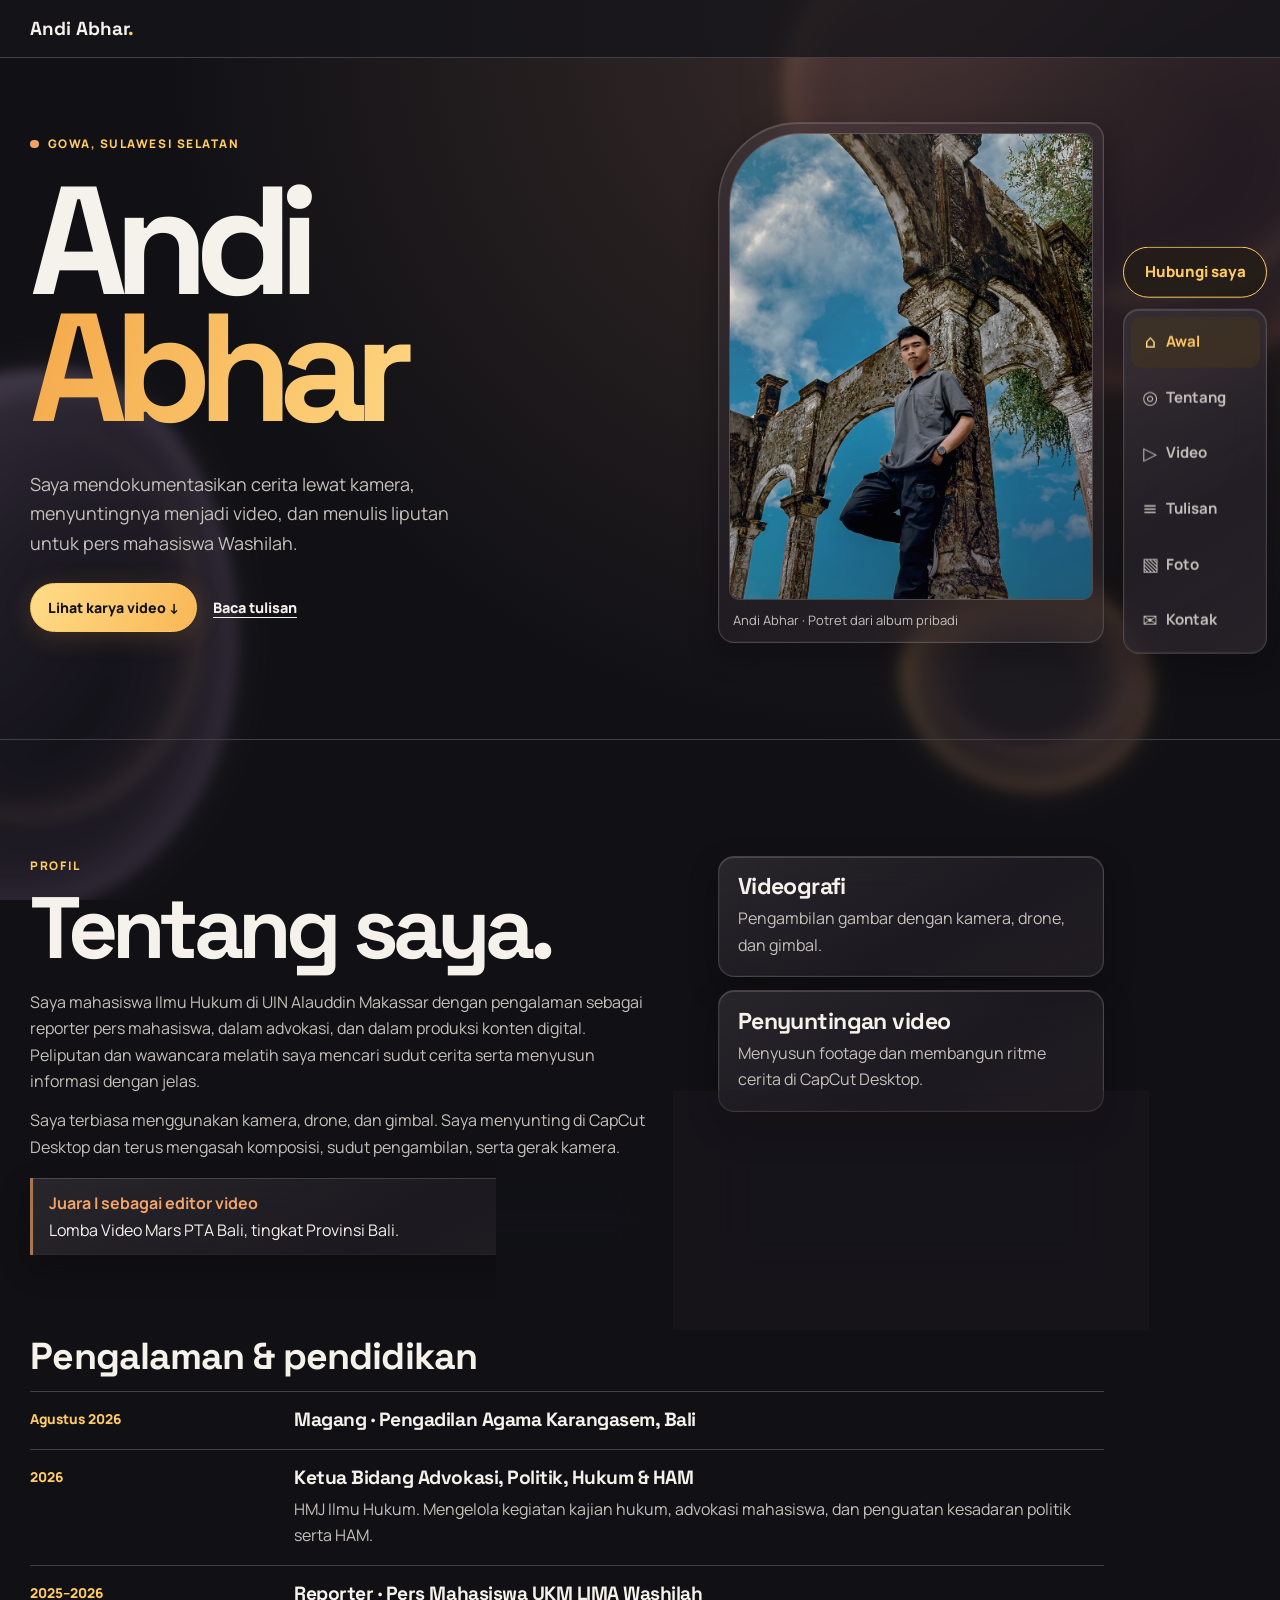
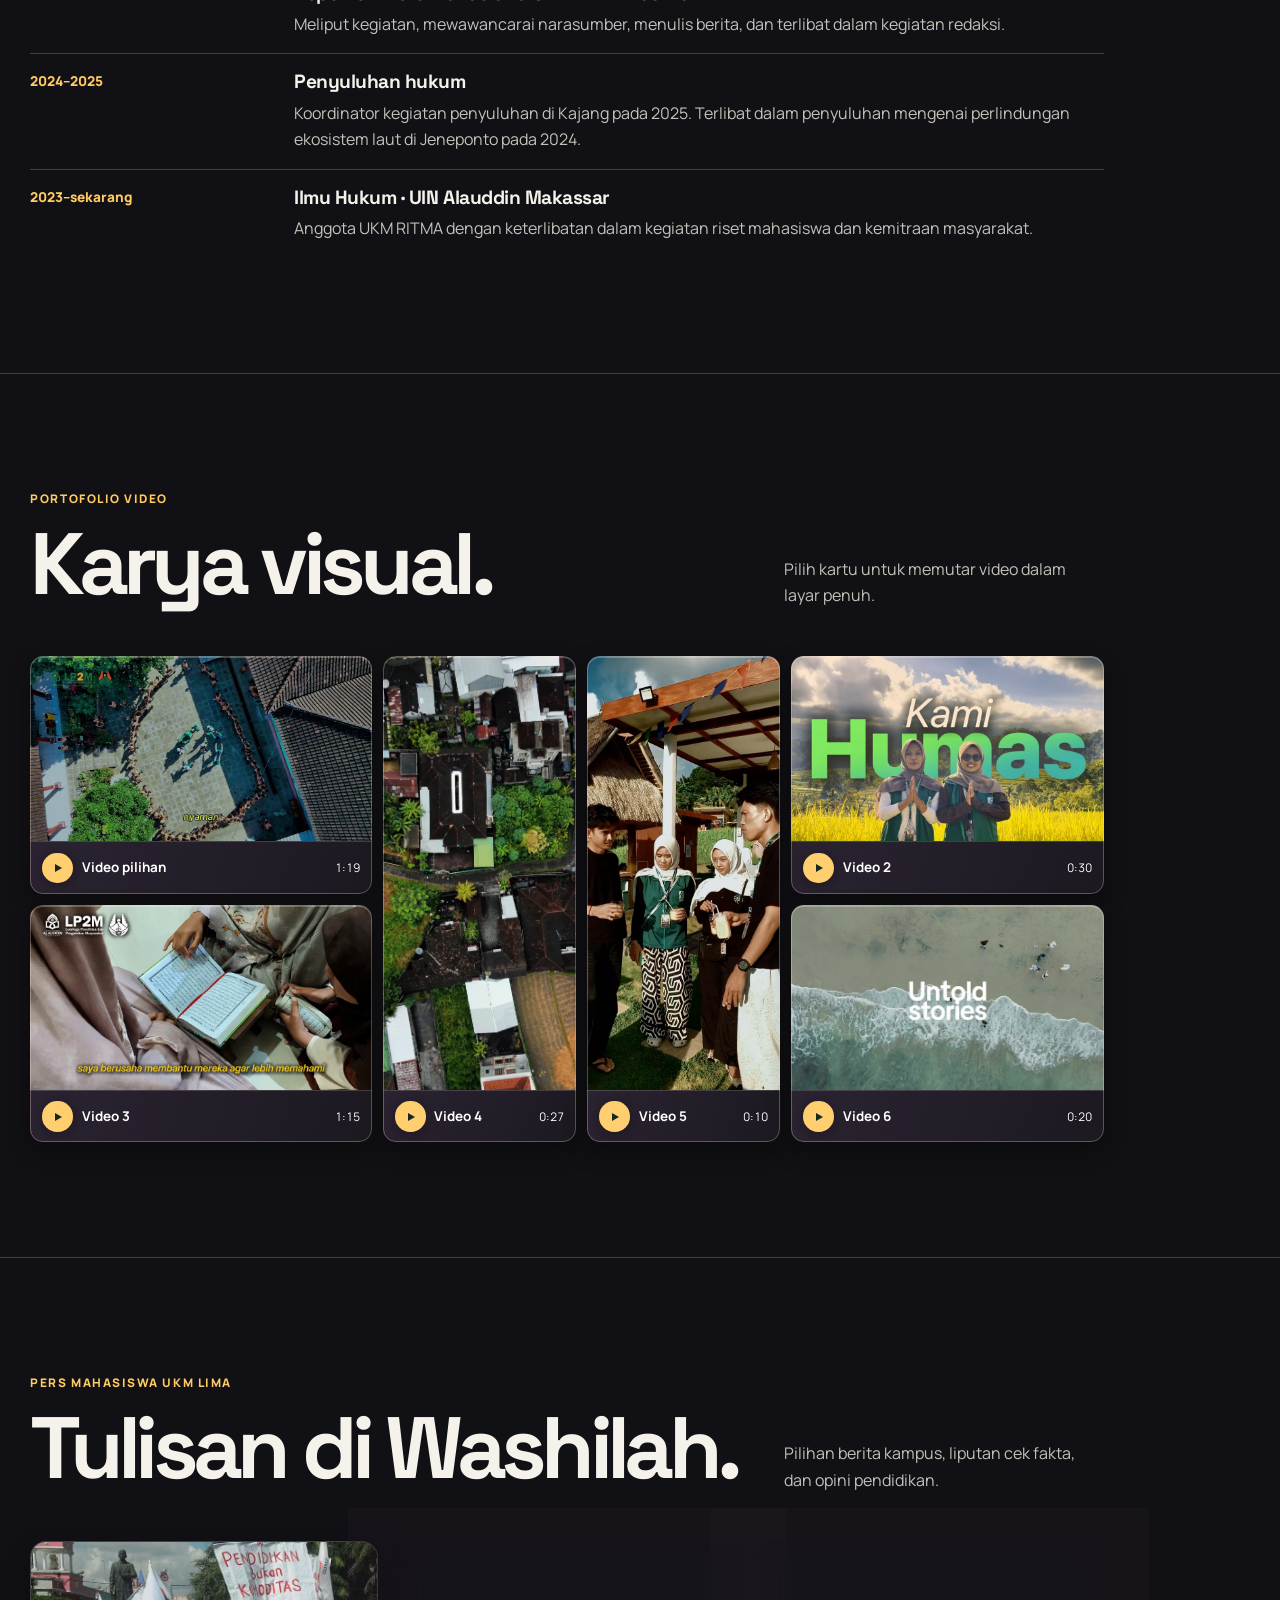
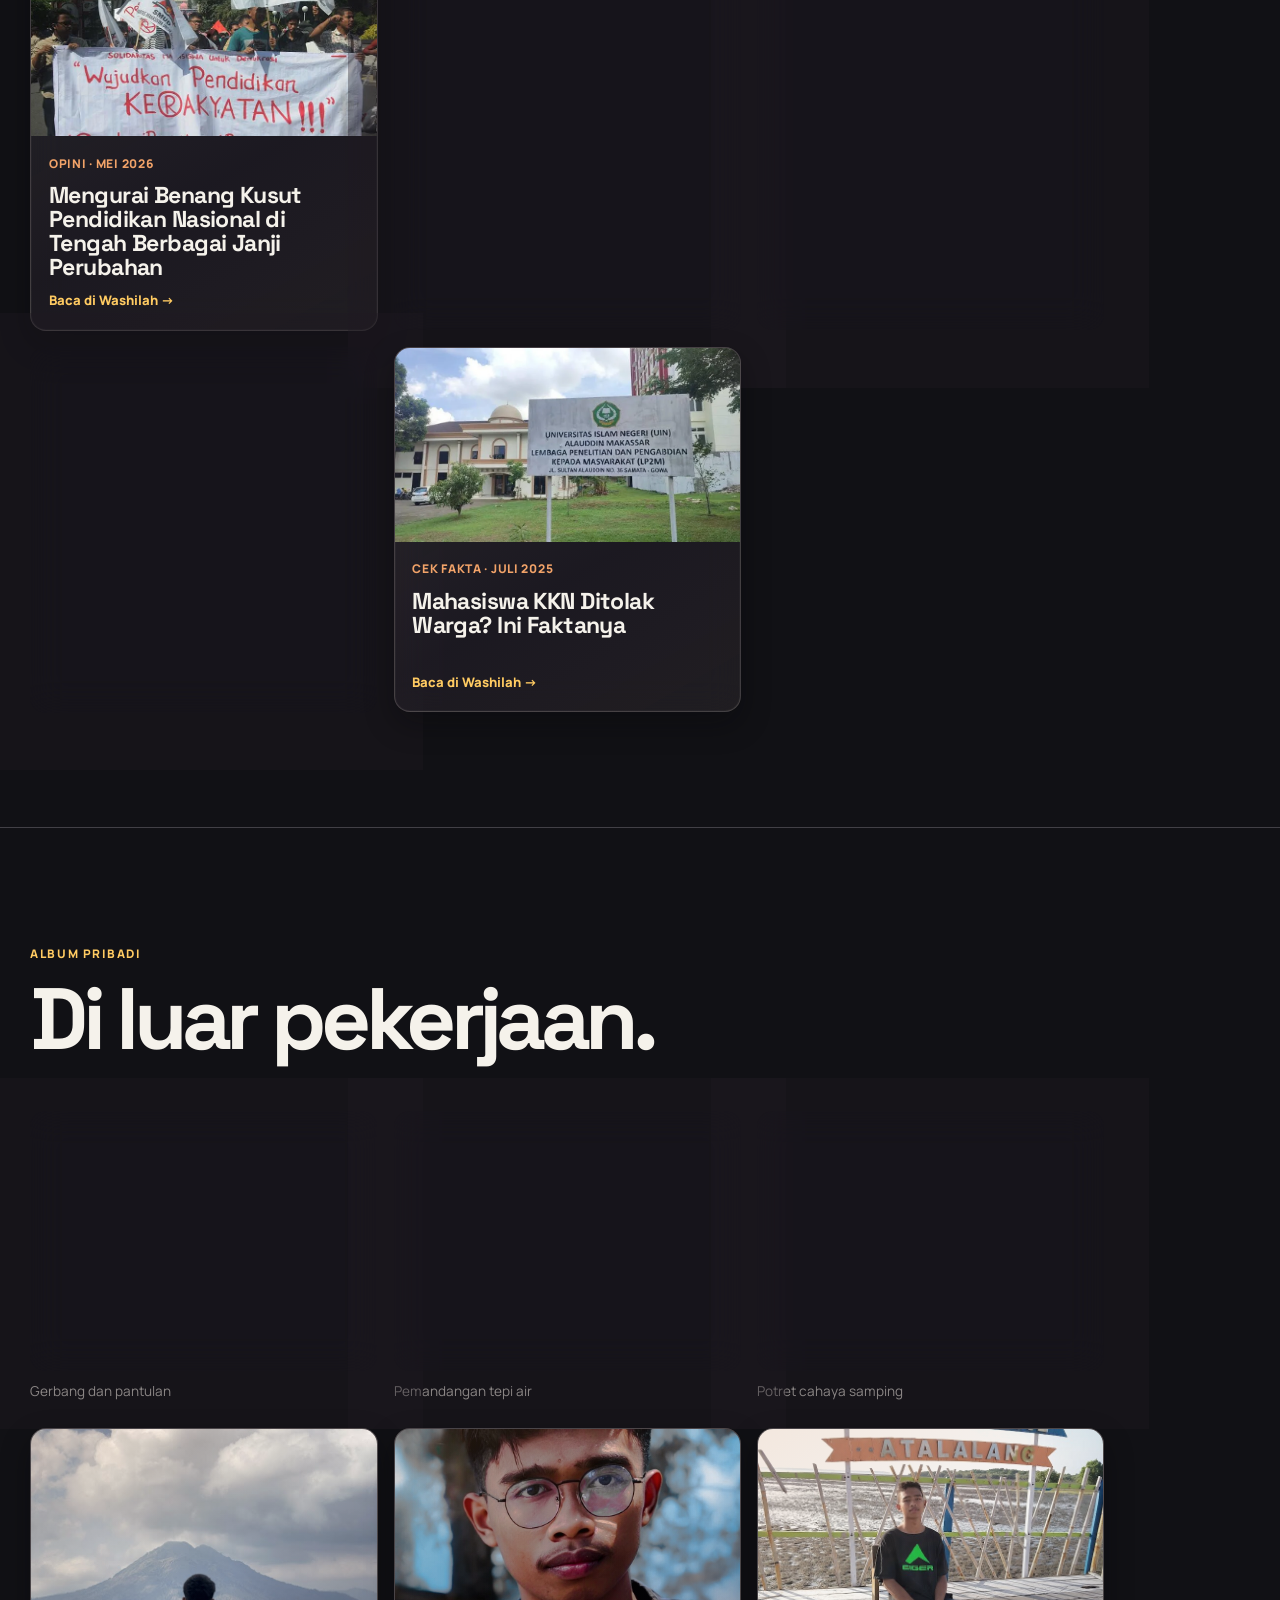
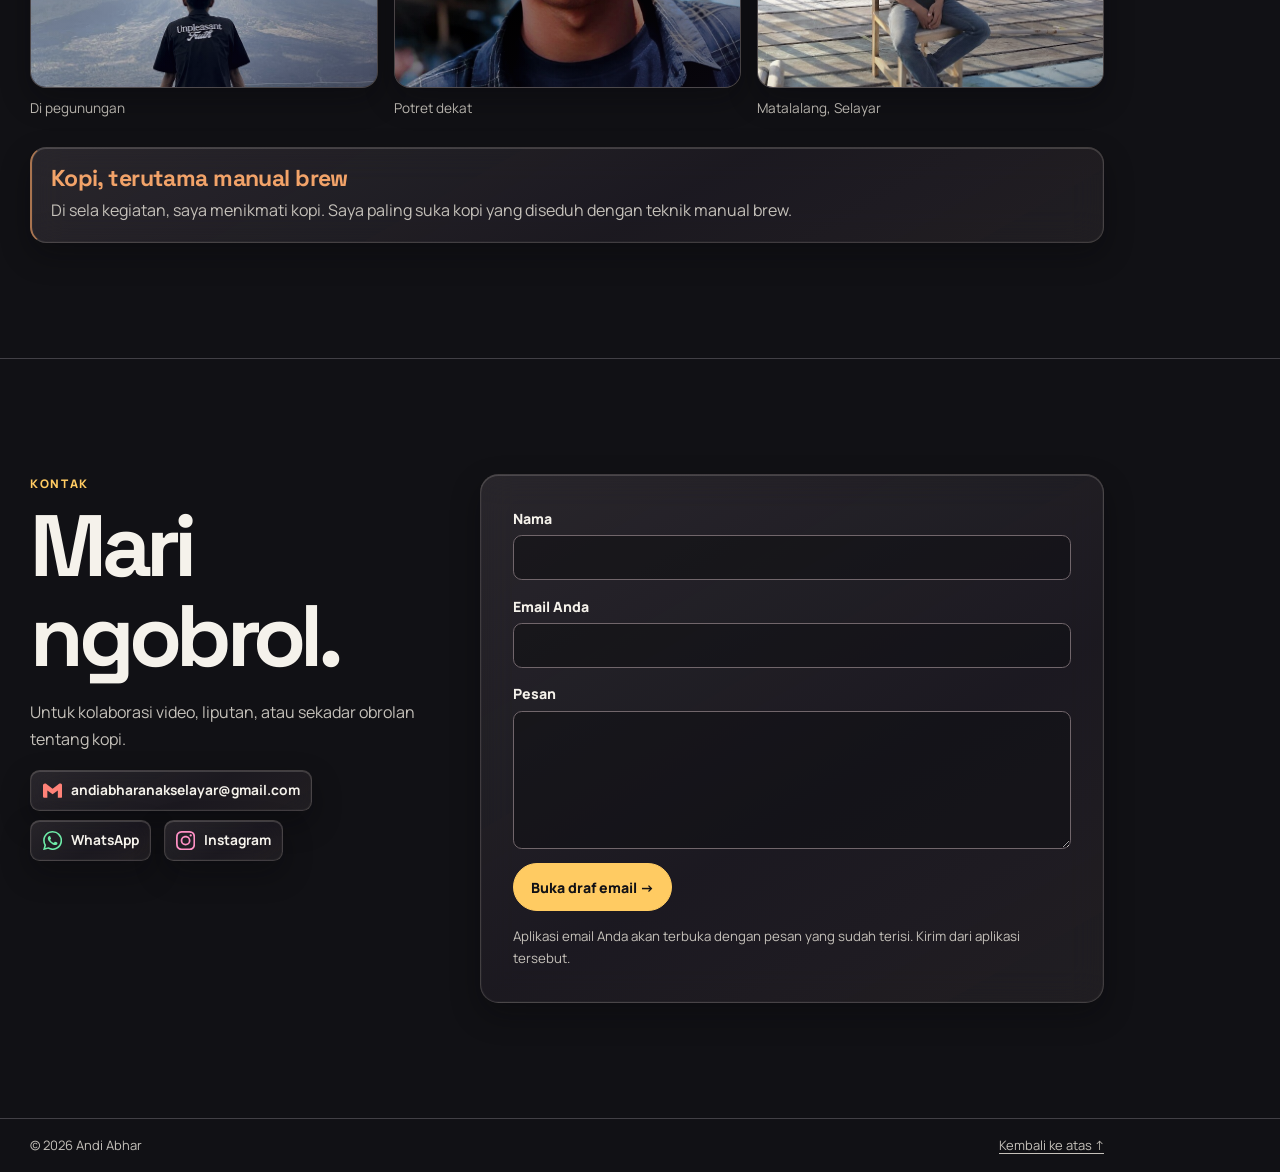
==== portfolio/index.html @ 853fbf75 "Pindahkan halaman Pembelajaran ke rute portfolio" ====
<!doctype html>
<html lang="id">
<head>
<meta charset="utf-8">
<meta name="viewport" content="width=device-width, initial-scale=1">
<meta name="theme-color" content="#111115">
<meta name="description" content="Portofolio Andi Abhar, videografi, penyuntingan video, dan tulisan jurnalistik di Washilah.">
<title>Andi Abhar — Karya Visual &amp; Jurnalistik</title>
<link rel="preconnect" href="https://fonts.googleapis.com">
<link rel="preconnect" href="https://fonts.gstatic.com" crossorigin>
<link href="https://fonts.googleapis.com/css2?family=Manrope:wght@400;500;600;700;800&family=Space+Grotesk:wght@500;600;700&display=swap" rel="stylesheet">
<style>
:root{color-scheme:dark;--bg:#111115;--surface:#1b1b20;--ink:#f5f2eb;--muted:#c5c1ba;--line:#424046;--mint:#ffcb62;--warm:#f2a369;--accent-hover:#ffdc8d;--accent-soft:#372a18;--heading:"Space Grotesk",system-ui,sans-serif;--body:"Manrope",system-ui,sans-serif}
*{box-sizing:border-box}html{scroll-behavior:smooth}body{margin:0;color:var(--ink);background:var(--bg);font:1rem/1.65 var(--body)}h1,h2,h3,p,figure{margin:0}h1,h2,h3{font-family:var(--heading);line-height:1.03}h2{font-size:clamp(2.55rem,6.8vw,5.5rem);letter-spacing:-.065em}h3{font-size:clamp(1.15rem,1.8vw,1.45rem);letter-spacing:-.025em}a{color:inherit;text-underline-offset:.25em}a:focus-visible,button:focus-visible,input:focus-visible,textarea:focus-visible{outline:2px solid var(--mint);outline-offset:4px}img{display:block;width:100%}button,input,textarea{font:inherit}.wrap{width:min(1200px,calc(100% - 3rem));margin-inline:auto}.skip{position:fixed;top:-4rem;left:1rem;background:var(--mint);color:var(--bg);padding:.5rem 1rem;z-index:5}.skip:focus{top:.5rem}.muted{color:var(--muted)}.eyebrow{font-size:.74rem;letter-spacing:.13em;font-weight:800;text-transform:uppercase;color:var(--mint)}.section{padding-block:clamp(3.8rem,9vw,8rem);border-top:1px solid var(--line);overflow-x:clip}.section-head{display:flex;gap:1rem;justify-content:space-between;align-items:end;margin-bottom:clamp(1.5rem,4vw,3rem)}.section-head .eyebrow{margin-bottom:.65rem}.section-head>p{max-width:32ch}.top{padding-block:1rem;border-bottom:1px solid var(--line)}.nav{display:flex;align-items:center;justify-content:space-between;gap:1.1rem}.brand{font:700 1.18rem var(--heading);text-decoration:none;white-space:nowrap}.brand span{color:var(--mint)}nav{display:flex;gap:clamp(.7rem,3vw,1.85rem);flex-wrap:wrap}nav a{color:var(--muted);text-decoration:none;font-size:.86rem;font-weight:700}nav a:hover,.story:hover h3,.contact-links a:hover{color:var(--mint)}.pill{display:inline-flex;align-items:center;justify-content:center;gap:.8em;padding:.72rem 1.05rem;border:1px solid var(--mint);border-radius:999px;color:var(--bg);background:var(--mint);font-weight:800;text-decoration:none;font-size:.88rem;cursor:pointer}.pill:hover{background:var(--accent-hover);border-color:var(--accent-hover)}.pill.outline{background:transparent;color:var(--mint)}.pill.outline:hover{background:var(--accent-soft);border-color:var(--mint)}
.hero{display:grid;grid-template-columns:minmax(0,1.618fr) minmax(0,1fr);gap:clamp(1.4rem,5vw,5rem);align-items:center;padding-block:clamp(2rem,5vw,5.2rem) clamp(3rem,8vw,6rem)}.hero .eyebrow{display:flex;align-items:center;gap:.55rem}.hero .eyebrow::before{content:"";display:inline-block;width:.52rem;height:.52rem;background:var(--warm);border-radius:50%}.hero h1{font-size:clamp(4.1rem,12vw,10.25rem);line-height:.83;letter-spacing:-.09em;margin:.16em 0 .24em}.hero h1 span{display:block;color:var(--mint)}.hero-copy{max-width:41ch;color:var(--muted);font-size:clamp(.97rem,1.6vw,1.12rem)}.hero-links{display:flex;align-items:center;flex-wrap:wrap;gap:1rem;margin-top:1.55rem}.hero-links>a:not(.pill){font-size:.9rem;font-weight:800}.hero-photo{position:relative;padding:.6rem;border:1px solid var(--line);border-radius:5rem 1rem 1rem 1rem;background:var(--surface)}.hero-photo div{position:relative;overflow:hidden;border-radius:4.5rem .65rem .65rem .65rem;aspect-ratio: .78}.hero-photo img{height:100%;object-fit:cover;object-position:50% 61%;filter:saturate(.72) contrast(1.07) brightness(.94)}.hero-photo div::after,.photo-tile .frame::after{content:"";position:absolute;inset:0;pointer-events:none;background:linear-gradient(150deg,#e8a16829,transparent 52%,#160f235e)}.hero-photo figcaption{padding:.65rem .25rem .08rem;color:var(--muted);font-size:.81rem}
.about{display:grid;grid-template-columns:minmax(0,1.618fr) minmax(0,1fr);gap:clamp(1.4rem,5vw,4rem);align-items:start}.about h2{margin:.5rem 0 1rem}.about p+p{margin-top:.8rem}.skills{display:grid;gap:.8rem}.skill,.coffee{background:var(--surface);border:1px solid var(--line);border-radius:1rem;padding:1.15rem}.skill p,.coffee p{margin-top:.4rem;color:var(--muted)}.award{margin-top:1.15rem;padding:.75rem 1rem;border-left:3px solid var(--warm);background:#34241f}.award strong{color:var(--warm)}
.work-grid{display:grid;grid-template-columns:repeat(3,minmax(0,1fr));gap:1rem}
.work-grid.vertical-work{grid-template-columns:repeat(2,minmax(0,1fr))}
.work-group+.work-group{margin-top:1.65rem}
.work-group h3{margin-bottom:.75rem;font-size:.82rem;text-transform:uppercase;letter-spacing:.11em;color:var(--muted)}
.work-card{min-width:0;overflow:hidden;background:var(--surface);border:1px solid var(--line);border-radius:1rem}
.work-caption{display:flex;justify-content:space-between;align-items:center;gap:.5rem;padding:.75rem .9rem}
.work-caption strong{font-family:var(--heading)}
.work-caption time{color:var(--muted);font-size:.84rem;font-variant-numeric:tabular-nums}
.cover{position:relative;display:block;width:100%;padding:0;aspect-ratio:16/9;background:#0d1013;border:0;border-bottom:1px solid var(--line);overflow:hidden;cursor:pointer}
.cover img{height:100%;object-fit:cover;transition:transform .35s}
.cover.vertical{aspect-ratio:16/10;background:radial-gradient(ellipse at center,#303747,#12151b 72%)}
.cover.vertical img{object-fit:contain}
.cover:hover img{transform:scale(1.035)}
.cover:focus-visible{outline-offset:-4px}
.play{position:absolute;right:.7rem;bottom:.7rem;display:grid;place-items:center;width:2.75rem;height:2.75rem;border-radius:50%;color:var(--bg);background:var(--mint);font-size:.9rem}
.stories{display:grid;grid-template-columns:repeat(3,minmax(0,1fr));gap:1rem}
.story{min-width:0;display:flex;flex-direction:column;overflow:hidden;background:var(--surface);border:1px solid var(--line);border-radius:1rem;text-decoration:none}
.story:hover{border-color:var(--mint)}
.story-thumb{width:100%;aspect-ratio:16/9;object-fit:cover;background:#11151a}
.story-thumb.publisher{object-fit:contain;padding:clamp(1.3rem,3vw,3.8rem);background:#eff0ec}
.story-content{display:flex;flex:1;flex-direction:column;align-items:start;gap:.68rem;padding:1.1rem}
.story .meta{font-size:.75rem;letter-spacing:.06em;color:var(--warm);font-weight:800}
.story .arrow{margin-top:auto;color:var(--mint);font-size:.82rem;font-weight:800}
.photo-layout{display:grid;grid-template-columns:repeat(3,minmax(0,1fr));gap:1rem}
.photo-tile{min-width:0}
.photo-tile .frame{position:relative;display:block;border:1px solid var(--line);border-radius:1rem;overflow:hidden;aspect-ratio:4/3}
.photo-tile img{height:100%;object-fit:cover;object-position:var(--focus,50% 54%);filter:saturate(.74) contrast(1.05) brightness(.96)}
.photo-tile img.dark-portrait{filter:brightness(1.4) contrast(.94) saturate(.8)}
.photo-tile figcaption{padding:.55rem 0;color:var(--muted);font-size:.85rem}
.coffee{margin-top:1.2rem;border-left:2px solid var(--warm)}.coffee h3{color:var(--warm)}
.contact{display:grid;grid-template-columns:minmax(0,1fr) minmax(0,1.618fr);gap:clamp(1.5rem,5vw,5rem)}.contact h2{margin:.5rem 0 1.15rem}.contact-links a{font-weight:700}.form{display:grid;gap:.9rem;padding:clamp(1rem,3vw,2rem);border:1px solid var(--line);border-radius:1.15rem;background:var(--surface)}.form label{display:grid;gap:.3rem;font-size:.88rem;font-weight:800}.form input,.form textarea{width:100%;color:var(--ink);border:1px solid #71666b;border-radius:.55rem;background:#15151a;padding:.63rem .74rem}.form textarea{resize:vertical;min-height:7rem}.form .pill{justify-self:start}.form p{font-size:.83rem;color:var(--muted)}footer{border-top:1px solid var(--line)}footer .wrap{display:flex;justify-content:space-between;gap:1rem;padding-block:1rem;color:var(--muted);font-size:.81rem}
dialog{border:0;margin:0;padding:0;inset:0;width:100%;height:100%;max-width:none;max-height:none;background:#080808;color:white}dialog::backdrop{background:#080808}.stage{position:relative;width:100%;height:100%;background:#080808}.stage video{width:100%;height:100%;object-fit:contain;display:block}.stage .tools{position:absolute;top:max(.8rem,env(safe-area-inset-top));right:max(.8rem,env(safe-area-inset-right));display:flex;gap:.45rem}.tools button{background:#17171bee;color:white;border:1px solid #a6a6a6;border-radius:.5rem;padding:.45rem .75rem;cursor:pointer}
@media(max-width:900px){.stories{grid-template-columns:repeat(2,minmax(0,1fr))}}
@media(max-width:720px){.wrap{width:calc(100% - 2rem)}.nav{flex-wrap:wrap;justify-content:space-between}.nav nav{order:3;flex-basis:100%}.hero,.about,.contact{grid-template-columns:1fr}.hero h1{font-size:clamp(4rem,16vw,7rem)}.hero-photo{width:min(100%,24rem)}.section-head{display:block}.section-head>p{margin-top:.7rem}.work-grid{grid-template-columns:1fr}.photo-layout{grid-template-columns:repeat(2,minmax(0,1fr))}}
@media(max-width:480px){.work-grid.vertical-work,.stories{grid-template-columns:1fr}.play{width:2.2rem;height:2.2rem}.photo-layout{gap:.65rem}.photo-tile figcaption{font-size:.75rem}.pill{padding:.62rem .85rem}}
@media(max-width:350px){.photo-layout{grid-template-columns:1fr}}

[data-reveal]{opacity:1}.enter{animation:enter .65s both cubic-bezier(.22,.61,.36,1)}.hero-photo.enter{animation-delay:.12s}.reveal-ready [data-reveal]:not(.seen){opacity:0;transform:translateY(20px)}.reveal-ready [data-reveal]{transition:opacity .55s,transform .55s}.reveal-ready [data-reveal].seen{opacity:1;transform:none}.tilt{transition:transform .18s ease-out}
@keyframes enter{from{opacity:0;transform:translateY(20px)}to{opacity:1;transform:none}}
@media(prefers-reduced-motion:reduce){html{scroll-behavior:auto}.enter{animation:none}.reveal-ready [data-reveal]{transition:none;transform:none!important;opacity:1!important}.tilt,.cover img{transition:none}}
.video-collage {
  display: grid;
  grid-template-columns: 2.12fr 1fr 1fr 1.8fr;
  grid-template-rows: repeat(2, minmax(0, 1fr));
  grid-template-areas: "a d e b" "c d e f";
  aspect-ratio: 3.05;
  gap: .7rem;
}
.video-collage [data-tile="a"] { grid-area: a; }
.video-collage [data-tile="b"] { grid-area: b; }
.video-collage [data-tile="c"] { grid-area: c; }
.video-collage [data-tile="d"] { grid-area: d; }
.video-collage [data-tile="e"] { grid-area: e; }
.video-collage [data-tile="f"] { grid-area: f; }
.collage-video {
  position: relative;
  display: grid;
  isolation: isolate;
  min-width: 0;
  min-height: 0;
  padding: 0;
  overflow: hidden;
  border: 0;
  border-radius: .8rem;
  background: #16191d;
  color: white;
  font: inherit;
  text-align: left;
  cursor: pointer;
}
.collage-video img {
  position: absolute;
  z-index: -2;
  width: 100%;
  height: 100%;
  object-fit: cover;
  object-position: center 48%;
  transition: transform .3s ease;
}
.collage-video::after {
  content: "";
  position: absolute;
  z-index: -1;
  inset: 30% 0 0;
  pointer-events: none;
  background: linear-gradient(transparent, #06090bd9);
}
.collage-video:hover img { transform: scale(1.035); }
.collage-video:focus-visible { outline: 2px solid var(--mint, var(--green)); outline-offset: -4px; }
.collage-caption {
  display: flex;
  align-self: end;
  align-items: center;
  gap: .55rem;
  width: 100%;
  padding: .64rem .72rem;
  min-width: 0;
}
.collage-caption strong { min-width: 0; font-size: clamp(.75rem, 1.05vw, .97rem); line-height: 1.15; }
.collage-caption time { font-size: .74rem; color: #fff; margin-left: auto; font-variant-numeric: tabular-nums; }
.collage-play {
  display: grid;
  flex: 0 0 auto;
  place-items: center;
  padding-left: .09em;
  width: 1.85rem;
  height: 1.85rem;
  color: #182622;
  background: #ffce6e;
  border-radius: 50%;
  font-size: .72rem;
}
.platform-links {
  display: flex;
  flex-wrap: wrap;
  align-items: start;
  gap: .55rem .8rem;
  margin-top: 1.1rem;
}
.platform-links a {
  display: inline-flex;
  align-items: center;
  min-width: 0;
  max-width: 100%;
  gap: .55rem;
  padding: .52rem .7rem;
  border: 1px solid var(--line);
  border-radius: .6rem;
  text-decoration: none;
  font-size: .86rem;
  font-weight: 700;
  overflow-wrap: anywhere;
}
.platform-links a:hover { border-color: var(--mint, var(--green)); }
.platform-logo { flex: 0 0 auto; width: 1.2rem; height: 1.2rem; }
@media (max-width: 920px) {
  .video-collage {
    grid-template-columns: repeat(2,minmax(0,1fr));
    grid-template-areas: "a a" "d e" "b c" "f f";
    grid-template-rows: auto;
    aspect-ratio: auto;
  }
  .collage-video { aspect-ratio: 16/9; }
  .collage-video.is-portrait { aspect-ratio: 9/16; }
  .collage-caption strong { font-size: .9rem; }
}
@media (max-width: 400px) {
  .video-collage { gap: .5rem; }
  .collage-caption { gap: .28rem; padding: .48rem; }
  .collage-caption strong,.collage-caption time { font-size: .72rem; }
  .collage-play { width: 1.45rem; height: 1.45rem; font-size: .61rem; }
}
@media (prefers-reduced-motion: reduce) {
  .collage-video img { transition: none; }
}

.profile-details { margin-top: clamp(2rem, 5vw, 4rem); }
.profile-details > h3 { margin-bottom: 1rem; font-size: clamp(1.55rem, 3vw, 2.35rem); }
.profile-timeline { list-style: none; margin: 0; padding: 0; }
.profile-timeline li {
  display: grid;
  grid-template-columns: minmax(8rem, .3fr) minmax(0, 1fr);
  gap: .45rem 1.3rem;
  padding: 1rem 0;
  border-top: 1px solid var(--line);
}
.profile-timeline time, .profile-timeline .date { color: var(--mint); font-size: .85rem; font-weight: 800; }
.profile-timeline h3 { font-size: clamp(1rem, 1.6vw, 1.2rem); line-height: 1.3; }
.profile-timeline p { margin-top: .28rem; color: var(--muted); }
@media(max-width: 540px) { .profile-timeline li { grid-template-columns: minmax(0, 1fr); } }

/* Light drifts behind the page independently of the foreground content. */
body { isolation: isolate; }
.ambient {
  position: fixed;
  inset: 0;
  z-index: -1;
  overflow: hidden;
  pointer-events: none;
  background: radial-gradient(ellipse at 70% 2%, #372a29 0, transparent 58%), #111115;
}
/* Two irregular edges move on different axes for a slow, flowing outline. */
.ambient span {
  position: absolute;
  width: clamp(18rem, 68vmin, 54rem);
  height: clamp(17rem, 57vmin, 43rem);
  color: #b37c62;
  opacity: .54;
  border-radius: 62% 38% 45% 55% / 40% 51% 49% 60%;
  background:
    radial-gradient(ellipse at 30% 18%, #e1a5802e, transparent 55%),
    radial-gradient(ellipse at 58% 55%, #231a24 20%, #4a3234 75%);
  box-shadow: inset 15px 16px 36px #d999735c, inset -15px -9px 31px #c4714e45, 0 0 55px #ae64422b;
  filter: blur(7px);
  animation: liquid-flow 17s ease-in-out infinite alternate;
}
.ambient span::after {
  content: "";
  position: absolute;
  inset: 10% 7% 16% 11%;
  border-radius: inherit;
  box-shadow: inset 9px 8px 32px #0b080e80, inset -10px -10px 25px #d5936a42;
  mix-blend-mode: screen;
}
.ambient span:first-child { top: -14%; right: -9%; }
.ambient span:nth-child(2) {
  top: 41%; left: -18%;
  width: clamp(15rem, 52vmin, 42rem);
  height: clamp(17rem, 60vmin, 46rem);
  background:
    radial-gradient(ellipse at 28% 23%, #9986aa45, transparent 55%),
    radial-gradient(ellipse at 54% 53%, #18151f 25%, #423749 79%);
  box-shadow: inset 14px 18px 35px #b69bc16b, inset -17px -12px 36px #71607966, 0 0 50px #76588330;
  animation-duration: 21s;
  animation-delay: -9s;
}
.ambient span:nth-child(3) {
  right: 10%; top: 65%;
  width: clamp(10rem, 28vmin, 24rem);
  height: clamp(9rem, 23vmin, 20rem);
  background: radial-gradient(ellipse at center, #252028 30%, #6c4e3d);
  box-shadow: inset 9px 12px 24px #d2a66266, inset -9px -9px 21px #9c6d4a63, 0 0 31px #cf8c4830;
  animation-duration: 14s;
  animation-delay: -6s;
}
@keyframes liquid-flow {
  0%   { transform: translate3d(-16%, -8%, 0) rotate(-17deg) scale(.91, .9); border-radius: 62% 38% 45% 55% / 40% 51% 49% 60%; }
  32%  { transform: translate3d(-35%, 23%, 0) rotate(11deg) scale(1.18, .91); border-radius: 38% 62% 39% 61% / 58% 39% 61% 42%; }
  68%  { transform: translate3d(2%, 33%, 0) rotate(36deg) scale(.91, 1.13); border-radius: 58% 42% 62% 38% / 36% 58% 42% 64%; }
  100% { transform: translate3d(15%, 2%, 0) rotate(3deg) scale(1.14, .97); border-radius: 45% 55% 38% 62% / 58% 35% 65% 42%; }
}
.top { background: #15151abf; }
.hero h1 span {
  color: var(--mint);
  background: linear-gradient(112deg, #f4a849, #ffdc88 72%, #ffe6aa);
  background-clip: text;
  -webkit-text-fill-color: transparent;
}
.hero .pill:not(.outline) {
  background: linear-gradient(112deg, #ffdc88, #f9b755);
  box-shadow: 0 5px 26px #cf8e3b38;
}
.hero .pill:hover { box-shadow: 0 5px 32px #eaad5859; }
.hero-photo { background: #211c21; border-color: #655247; box-shadow: 0 22px 65px #0006; }
.hero-photo img { filter: saturate(.67) contrast(1.05) brightness(.91); }
.section-dock {
  position: fixed;
  z-index: 4;
  right: max(.65rem, calc((100vw - 1430px) / 2));
  top: 50%;
  transform: translateY(-50%);
  display: grid;
  gap: .19rem;
  padding: .36rem;
  border: 1px solid #655a504d;
  border-radius: 1rem;
  background: #1a191eee;
  box-shadow: 0 12px 34px #0004;
  backdrop-filter: blur(12px);
}
.section-dock a {
  display: grid;
  grid-template-columns: 1.2rem auto;
  align-items: center;
  gap: .37rem;
  padding: .43rem .46rem;
  min-height: 2.16rem;
  border-radius: .62rem;
  color: var(--muted);
  white-space: nowrap;
  font-size: .73rem;
  transition: background-color .2s, color .2s;
}
.dock-icon { text-align: center; font: 1.12rem/1 system-ui, sans-serif; }
.section-dock a:hover,
.section-dock a[aria-current] { color: var(--mint); background: #43341f9e; }
.section-dock a[aria-current] .dock-icon { color: #ffdb88; }
@media (min-width: 921px) {
  .wrap { width: min(1200px, calc(100% - 9rem)); margin-left: max(1.5rem, calc((100% - 1390px) / 2)); margin-right: auto; }
}
@media (max-width: 920px) {
  body { padding-bottom: 4.2rem; }
  .section-dock {
    top: auto;
    left: 50%;
    right: auto;
    bottom: max(.55rem, env(safe-area-inset-bottom));
    transform: translateX(-50%);
    grid-template-columns: repeat(6, minmax(0,1fr));
    width: min(23rem, calc(100% - .9rem));
    gap: .15rem;
  }
  .section-dock a {
    grid-template-columns: 1fr;
    justify-items: center;
    gap: .15rem;
    padding: .29rem .08rem;
    font-size: .63rem;
  }
  .dock-icon { font-size: 1rem; }
}
@media (prefers-reduced-motion: reduce) {
  .ambient span { animation: none; }
  .section-dock a { transition: none; }
}

/* Keep the base tone dark so text stays readable as light moves behind it. */
.hero-photo, .skill, .story, .coffee, .form, .award, .section-dock, .platform-links a, .photo-tile .frame {
  border-color: #fff0e529;
  background: linear-gradient(150deg, #fff4ed15, #e9d4f407 59%, #f1d4ba0d), #211e25eb;
  box-shadow: inset 0 1px 0 #fff6ef23, inset 0 0 0 1px #ffffff08, 0 12px 30px #06050a55;
}
@supports ((backdrop-filter: blur(1px)) or (-webkit-backdrop-filter: blur(1px))) {
  .hero-photo, .skill, .story, .coffee, .form, .award, .section-dock, .platform-links a, .photo-tile .frame {
    background-color: #201c2459;
    -webkit-backdrop-filter: blur(17px) saturate(145%);
    backdrop-filter: blur(17px) saturate(145%);
  }
  .section-dock { background-color: #201c24bb; }
}
.hero-photo > div, .photo-tile .frame { border: 1px solid #fff0e532; }
.story:hover, .platform-links a:hover { border-color: #ffcb6296; }
.coffee, .award { border-left-color: #f2a369a8; }
.form input, .form textarea { background-color: #10101495; }
.collage-video { box-shadow: 0 9px 23px #0005; }
.collage-video::before {
  content: "";
  position: absolute;
  z-index: 1;
  inset: 0;
  border: 1px solid #ffeadd4a;
  border-radius: inherit;
  box-shadow: inset 0 1px 0 #fff1e642;
  pointer-events: none;
}

/* Thumbnail and playback details occupy separate rows within each card. */
.collage-video {
  grid-template-rows: minmax(0, 1fr) auto;
  align-items: stretch;
  background: #201b24;
}
.collage-video::after { content: none; }
.collage-thumb { position: relative; display: block; min-height: 0; min-width: 0; overflow: hidden; }
.collage-video .collage-thumb img { inset: 0; z-index: auto; }
.collage-caption {
  position: relative;
  align-self: stretch;
  min-height: 3.25rem;
  padding: .65rem .75rem;
  border-top: 1px solid #ffefda29;
  background: linear-gradient(110deg, #2b2331, #1c1921);
}
.collage-caption strong, .collage-caption time { opacity: 1; }
.collage-play {
  width: 1.9rem;
  height: 1.9rem;
  padding: 0;
  box-shadow: 0 2px 12px #0b090e5e;
}
.collage-play::before {
  content: "";
  width: 0;
  height: 0;
  margin-left: 2px;
  border-left: .47rem solid currentColor;
  border-top: .31rem solid transparent;
  border-bottom: .31rem solid transparent;
}
.nav-stack { display: contents; }
.skip { z-index: 7; }
@media (min-width: 921px) {
  .wrap {
    width: min(1420px, calc(100% - 12.9rem));
    margin-left: auto;
    margin-right: max(11rem, calc((100% - 1578px) / 2 + 11rem));
  }
  .nav-stack {
    position: fixed;
    top: 50%;
    right: max(.8rem, calc((100vw - 1578px) / 2 + .8rem));
    z-index: 5;
    transform: translateY(-50%);
    display: grid;
    gap: .7rem;
    width: 9rem;
  }
  .section-dock {
    position: static;
    transform: none;
    width: 100%;
    padding: .4rem;
    gap: .28rem;
  }
  .section-dock a {
    min-height: 3.2rem;
    padding-inline: .62rem;
    font-size: .94rem;
  }
  .nav-stack .header-contact {
    width: 100%;
    min-height: 3.2rem;
    padding: .5rem .3rem;
    font-size: .94rem;
    background: #241d17d9;
    white-space: nowrap;
  }
  .nav-stack .header-contact:hover { background: var(--accent-soft); }
  .video-collage {
    grid-template-columns: 2fr 1.13fr 1.13fr 1.83fr;
    aspect-ratio: 2.21;
    min-height: 28rem;
  }
}
@media (max-width: 920px) {
  .collage-video, .collage-video.is-portrait {
    display: flex;
    flex-direction: column;
    aspect-ratio: auto;
  }
  .collage-thumb { width: 100%; }
  .collage-video .collage-thumb img {
    position: static;
    display: block;
    height: auto;
  }
}
@media (max-width: 720px) {
  .video-collage {
    grid-template-columns: minmax(0, 1fr);
    grid-template-areas: "a" "b" "c" "d" "e" "f";
    gap: .85rem;
  }
}
</style>
</head>
<body id="atas">
<div class="ambient" aria-hidden="true"><span></span><span></span><span></span></div>
<a class="skip" href="#konten">Lewati ke konten</a>
<header class="top"><div class="wrap nav">
<a class="brand" href="#atas">Andi Abhar<span>.</span></a>
<div class="nav-stack">
<a class="pill outline header-contact" href="#kontak">Hubungi saya</a>
<nav class="section-dock" aria-label="Navigasi utama">
<a href="#atas" aria-current="location"><span class="dock-icon" aria-hidden="true">⌂</span><span>Awal</span></a>
<a href="#tentang"><span class="dock-icon" aria-hidden="true">◎</span><span>Tentang</span></a>
<a href="#karya"><span class="dock-icon" aria-hidden="true">▷</span><span>Video</span></a>
<a href="#washilah"><span class="dock-icon" aria-hidden="true">≡</span><span>Tulisan</span></a>
<a href="#galeri"><span class="dock-icon" aria-hidden="true">▧</span><span>Foto</span></a>
<a href="#kontak"><span class="dock-icon" aria-hidden="true">✉</span><span>Kontak</span></a>
</nav></div>
</div></header>
<main id="konten">
<section class="hero wrap" aria-label="Profil Andi Abhar">
<div class="enter"><p class="eyebrow">Gowa, Sulawesi Selatan</p><h1>Andi <span>Abhar</span></h1><p class="hero-copy">Saya mendokumentasikan cerita lewat kamera, menyuntingnya menjadi video, dan menulis liputan untuk pers mahasiswa Washilah.</p><div class="hero-links"><a class="pill" href="#karya">Lihat karya video ↓</a><a href="#washilah">Baca tulisan</a></div></div>
<figure class="hero-photo enter"><div><img src="abhar-arches.webp" alt="Andi Abhar berdiri di bawah lengkungan batu" fetchpriority="high" width="900" height="1600"></div><figcaption>Andi Abhar · Potret dari album pribadi</figcaption></figure>
</section>
<section class="section" id="tentang"><div class="wrap about">
<div data-reveal><p class="eyebrow">Profil</p><h2>Tentang saya.</h2><p class="muted">Saya mahasiswa Ilmu Hukum di UIN Alauddin Makassar dengan pengalaman sebagai reporter pers mahasiswa, dalam advokasi, dan dalam produksi konten digital. Peliputan dan wawancara melatih saya mencari sudut cerita serta menyusun informasi dengan jelas.</p><p class="muted">Saya terbiasa menggunakan kamera, drone, dan gimbal. Saya menyunting di CapCut Desktop dan terus mengasah komposisi, sudut pengambilan, serta gerak kamera.</p><div class="award"><strong>Juara I sebagai editor video</strong><br>Lomba Video Mars PTA Bali, tingkat Provinsi Bali.</div></div>
<div class="skills" data-reveal><article class="skill"><h3>Videografi</h3><p>Pengambilan gambar dengan kamera, drone, dan gimbal.</p></article><article class="skill"><h3>Penyuntingan video</h3><p>Menyusun footage dan membangun ritme cerita di CapCut Desktop.</p></article><article class="skill"><h3>Jurnalistik &amp; riset</h3><p>Penggalian ide, peliputan, wawancara, verifikasi informasi, penulisan berita, dan riset hukum.</p></article></div>
</div>
<div class="wrap profile-details" id="pengalaman" data-reveal>
<h3>Pengalaman &amp; pendidikan</h3>
<ul class="profile-timeline">
<li><time datetime="2026-08">Agustus 2026</time><div><h3>Magang · Pengadilan Agama Karangasem, Bali</h3></div></li>
<li><time datetime="2026">2026</time><div><h3>Ketua Bidang Advokasi, Politik, Hukum &amp; HAM</h3><p>HMJ Ilmu Hukum. Mengelola kegiatan kajian hukum, advokasi mahasiswa, dan penguatan kesadaran politik serta HAM.</p></div></li>
<li><span class="date">2025–2026</span><div><h3>Reporter · Pers Mahasiswa UKM LIMA Washilah</h3><p>Meliput kegiatan, mewawancarai narasumber, menulis berita, dan terlibat dalam kegiatan redaksi.</p></div></li>
<li><span class="date">2024–2025</span><div><h3>Penyuluhan hukum</h3><p>Koordinator kegiatan penyuluhan di Kajang pada 2025. Terlibat dalam penyuluhan mengenai perlindungan ekosistem laut di Jeneponto pada 2024.</p></div></li>
<li><span class="date">2023–sekarang</span><div><h3>Ilmu Hukum · UIN Alauddin Makassar</h3><p>Anggota UKM RITMA dengan keterlibatan dalam kegiatan riset mahasiswa dan kemitraan masyarakat.</p></div></li>
</ul>
</div></section>
<section class="section" id="karya"><div class="wrap"><div class="section-head"><div><p class="eyebrow">Portofolio video</p><h2>Karya visual.</h2></div><p class="muted">Pilih kartu untuk memutar video dalam layar penuh.</p></div><div class="video-collage">
<button type="button" class="collage-video" data-tile="a" data-video="/reel-1.mp4" aria-label="Putar video pilihan"><span class="collage-thumb"><img src="/reel-1.jpg" alt="" width="1920" height="1080"></span><span class="collage-caption"><span class="collage-play" aria-hidden="true"></span><strong>Video pilihan</strong><time datetime="PT1M19S">1:19</time></span></button>
<button type="button" class="collage-video" data-tile="b" data-video="/reel-2.mp4" aria-label="Putar video 2"><span class="collage-thumb"><img src="/reel-2.jpg" alt="" width="1920" height="1080"></span><span class="collage-caption"><span class="collage-play" aria-hidden="true"></span><strong>Video 2</strong><time datetime="PT30S">0:30</time></span></button>
<button type="button" class="collage-video" data-tile="c" data-video="/reel-3.mp4" aria-label="Putar video 3"><span class="collage-thumb"><img src="/reel-3.jpg" alt="" width="1920" height="1080"></span><span class="collage-caption"><span class="collage-play" aria-hidden="true"></span><strong>Video 3</strong><time datetime="PT1M15S">1:15</time></span></button>
<button type="button" class="collage-video is-portrait" data-tile="d" data-video="/reel-4.mp4" aria-label="Putar video 4"><span class="collage-thumb"><img src="/reel-4.jpg" alt="" width="1080" height="1920"></span><span class="collage-caption"><span class="collage-play" aria-hidden="true"></span><strong>Video 4</strong><time datetime="PT27S">0:27</time></span></button>
<button type="button" class="collage-video is-portrait" data-tile="e" data-video="/reel-5.mp4" aria-label="Putar video 5"><span class="collage-thumb"><img src="/reel-5.jpg" alt="" width="720" height="1280"></span><span class="collage-caption"><span class="collage-play" aria-hidden="true"></span><strong>Video 5</strong><time datetime="PT10S">0:10</time></span></button>
<button type="button" class="collage-video" data-tile="f" data-video="/reel-6.mp4" aria-label="Putar video 6"><span class="collage-thumb"><img src="/reel-6.jpg" alt="" width="720" height="405"></span><span class="collage-caption"><span class="collage-play" aria-hidden="true"></span><strong>Video 6</strong><time datetime="PT20S">0:20</time></span></button>
</div>
</div></section>
<section class="section" id="washilah"><div class="wrap"><div class="section-head"><div><p class="eyebrow">Pers Mahasiswa UKM LIMA</p><h2>Tulisan di Washilah.</h2></div><p class="muted">Pilihan berita kampus, liputan cek fakta, dan opini pendidikan.</p></div><div class="stories">
<a class="story" data-reveal href="https://washilah.com/2026/05/mengurai-benang-kusut-pendidikan-nasional-di-tengah-berbagai-janji-perubahan/"><img class="story-thumb" src="washilah-1.webp" alt="" loading="lazy"><div class="story-content"><span class="meta">OPINI · MEI 2026</span><h3>Mengurai Benang Kusut Pendidikan Nasional di Tengah Berbagai Janji Perubahan</h3><span class="arrow">Baca di Washilah →</span></div></a>
<a class="story" data-reveal href="https://washilah.com/2026/01/jurusan-ilmu-hukum-fsh-uin-alauddin-resmi-raih-akreditasi-unggul/"><img class="story-thumb" src="washilah-2.webp" alt="" loading="lazy"><div class="story-content"><span class="meta">BERITA KAMPUS · JANUARI 2026</span><h3>Jurusan Ilmu Hukum FSH UIN Alauddin Resmi Raih Akreditasi Unggul</h3><span class="arrow">Baca di Washilah →</span></div></a>
<a class="story" data-reveal href="https://washilah.com/2026/01/lpp-u-ungkap-dugaan-sertifikat-palsu-bakal-calon-presiden-mahasiswa/"><img class="story-thumb" src="washilah-3.webp" alt="" loading="lazy"><div class="story-content"><span class="meta">BERITA KAMPUS · JANUARI 2026</span><h3>LPP-U Ungkap Dugaan Sertifikat Palsu Bakal Calon Presiden Mahasiswa</h3><span class="arrow">Baca di Washilah →</span></div></a>
<a class="story" data-reveal href="https://washilah.com/2026/01/dugaan-sertifikat-palsu-ungkap-minimnya-sosialisasi-juknis-pemilma/"><img class="story-thumb publisher" src="washilah-4.webp" alt="Logo Washilah" loading="lazy"><div class="story-content"><span class="meta">BERITA KAMPUS · JANUARI 2026</span><h3>Dugaan Sertifikat Palsu Ungkap Minimnya Sosialisasi Juknis Pemilma</h3><span class="arrow">Baca di Washilah →</span></div></a>
<a class="story" data-reveal href="https://washilah.com/2025/07/mahasiswa-kkn-ditolak-warga-ini-faktanya/"><img class="story-thumb" src="washilah-5.webp" alt="" loading="lazy"><div class="story-content"><span class="meta">CEK FAKTA · JULI 2025</span><h3>Mahasiswa KKN Ditolak Warga? Ini Faktanya</h3><span class="arrow">Baca di Washilah →</span></div></a>
</div></div></section>
<section class="section" id="galeri"><div class="wrap"><div class="section-head"><div><p class="eyebrow">Album pribadi</p><h2>Di luar pekerjaan.</h2></div></div><div class="photo-layout">
<figure class="photo-tile" data-reveal><a class="frame tilt" href="abhar-reflection.webp" target="_blank" rel="noopener" aria-label="Lihat foto: Gerbang dan pantulan" style="--focus:50% 47%"><img src="abhar-reflection.webp" alt="Gerbang batu dan pantulannya di bawah langit biru" class="" loading="lazy"></a><figcaption>Gerbang dan pantulan</figcaption></figure>
<figure class="photo-tile" data-reveal><a class="frame tilt" href="abhar-water.webp" target="_blank" rel="noopener" aria-label="Lihat foto: Pemandangan tepi air" style="--focus:50% 48%"><img src="abhar-water.webp" alt="Bangunan beratap merah di tepi air" class="" loading="lazy"></a><figcaption>Pemandangan tepi air</figcaption></figure>
<figure class="photo-tile" data-reveal><a class="frame tilt" href="galeri-google-1.jpg" target="_blank" rel="noopener" aria-label="Lihat foto: Potret cahaya samping" style="--focus:50% 62%"><img src="galeri-google-1.jpg" alt="Potret Andi Abhar dengan pencahayaan dari samping" class="dark-portrait" loading="lazy"></a><figcaption>Potret cahaya samping</figcaption></figure>
<figure class="photo-tile" data-reveal><a class="frame tilt" href="galeri-google-2.jpg" target="_blank" rel="noopener" aria-label="Lihat foto: Di pegunungan" style="--focus:50% 65%"><img src="galeri-google-2.jpg" alt="Andi Abhar menghadap pegunungan" class="" loading="lazy"></a><figcaption>Di pegunungan</figcaption></figure>
<figure class="photo-tile" data-reveal><a class="frame tilt" href="galeri-google-3.jpg" target="_blank" rel="noopener" aria-label="Lihat foto: Potret dekat" style="--focus:57% 49%"><img src="galeri-google-3.jpg" alt="Potret dekat Andi Abhar berkacamata" class="" loading="lazy"></a><figcaption>Potret dekat</figcaption></figure>
<figure class="photo-tile" data-reveal><a class="frame tilt" href="galeri-google-4.jpg" target="_blank" rel="noopener" aria-label="Lihat foto: Matalalang, Selayar" style="--focus:50% 63%"><img src="galeri-google-4.jpg" alt="Andi Abhar duduk di Hutan Mangrove Matalalang" class="" loading="lazy"></a><figcaption>Matalalang, Selayar</figcaption></figure>
</div><article class="coffee" data-reveal><h3>Kopi, terutama manual brew</h3><p>Di sela kegiatan, saya menikmati kopi. Saya paling suka kopi yang diseduh dengan teknik manual brew.</p></article></div></section>
<section class="section" id="kontak"><div class="wrap contact">
<div><p class="eyebrow">Kontak</p><h2>Mari ngobrol.</h2><p class="muted">Untuk kolaborasi video, liputan, atau sekadar obrolan tentang kopi.</p><div class="contact-links platform-links"><a href="mailto:andiabharanakselayar@gmail.com"><svg class="platform-logo" viewBox="0 0 24 24" aria-hidden="true" focusable="false" fill="#ff8278"><path d="M24 5.457v13.909c0 .904-.732 1.636-1.636 1.636h-3.819V11.73L12 16.64l-6.545-4.91v9.273H1.636A1.636 1.636 0 0 1 0 19.366V5.457c0-2.023 2.309-3.178 3.927-1.964L5.455 4.64 12 9.548l6.545-4.91 1.528-1.145C21.69 2.28 24 3.434 24 5.457z"/></svg><span>andiabharanakselayar@gmail.com</span></a>
<a href="https://wa.me/6285696540321"><svg class="platform-logo" viewBox="0 0 24 24" aria-hidden="true" focusable="false" fill="#6eeba8"><path d="M17.472 14.382c-.297-.149-1.758-.867-2.03-.967-.273-.099-.471-.148-.67.15-.197.297-.767.966-.94 1.164-.173.199-.347.223-.644.075-.297-.15-1.255-.463-2.39-1.475-.883-.788-1.48-1.761-1.653-2.059-.173-.297-.018-.458.13-.606.134-.133.298-.347.446-.52.149-.174.198-.298.298-.497.099-.198.05-.371-.025-.52-.075-.149-.669-1.612-.916-2.207-.242-.579-.487-.5-.669-.51-.173-.008-.371-.01-.57-.01-.198 0-.52.074-.792.372-.272.297-1.04 1.016-1.04 2.479 0 1.462 1.065 2.875 1.213 3.074.149.198 2.096 3.2 5.077 4.487.709.306 1.262.489 1.694.625.712.227 1.36.195 1.871.118.571-.085 1.758-.719 2.006-1.413.248-.694.248-1.289.173-1.413-.074-.124-.272-.198-.57-.347m-5.421 7.403h-.004a9.87 9.87 0 01-5.031-1.378l-.361-.214-3.741.982.998-3.648-.235-.374a9.86 9.86 0 01-1.51-5.26c.001-5.45 4.436-9.884 9.888-9.884 2.64 0 5.122 1.03 6.988 2.898a9.825 9.825 0 012.893 6.994c-.003 5.45-4.437 9.884-9.885 9.884m8.413-18.297A11.815 11.815 0 0012.05 0C5.495 0 .16 5.335.157 11.892c0 2.096.547 4.142 1.588 5.945L.057 24l6.305-1.654a11.882 11.882 0 005.683 1.448h.005c6.554 0 11.89-5.335 11.893-11.893a11.821 11.821 0 00-3.48-8.413Z"/></svg><span>WhatsApp</span></a>
<a href="https://www.instagram.com/ad_abharhst/"><svg class="platform-logo" viewBox="0 0 24 24" aria-hidden="true" focusable="false" fill="#ff91c5"><path d="M7.0301.084c-1.2768.0602-2.1487.264-2.911.5634-.7888.3075-1.4575.72-2.1228 1.3877-.6652.6677-1.075 1.3368-1.3802 2.127-.2954.7638-.4956 1.6365-.552 2.914-.0564 1.2775-.0689 1.6882-.0626 4.947.0062 3.2586.0206 3.6671.0825 4.9473.061 1.2765.264 2.1482.5635 2.9107.308.7889.72 1.4573 1.388 2.1228.6679.6655 1.3365 1.0743 2.1285 1.38.7632.295 1.6361.4961 2.9134.552 1.2773.056 1.6884.069 4.9462.0627 3.2578-.0062 3.668-.0207 4.9478-.0814 1.28-.0607 2.147-.2652 2.9098-.5633.7889-.3086 1.4578-.72 2.1228-1.3881.665-.6682 1.0745-1.3378 1.3795-2.1284.2957-.7632.4966-1.636.552-2.9124.056-1.2809.0692-1.6898.063-4.948-.0063-3.2583-.021-3.6668-.0817-4.9465-.0607-1.2797-.264-2.1487-.5633-2.9117-.3084-.7889-.72-1.4568-1.3876-2.1228C21.2982 1.33 20.628.9208 19.8378.6165 19.074.321 18.2017.1197 16.9244.0645 15.6471.0093 15.236-.005 11.977.0014 8.718.0076 8.31.0215 7.0301.0839m.1402 21.6932c-1.17-.0509-1.8053-.2453-2.2287-.408-.5606-.216-.96-.4771-1.3819-.895-.422-.4178-.6811-.8186-.9-1.378-.1644-.4234-.3624-1.058-.4171-2.228-.0595-1.2645-.072-1.6442-.079-4.848-.007-3.2037.0053-3.583.0607-4.848.05-1.169.2456-1.805.408-2.2282.216-.5613.4762-.96.895-1.3816.4188-.4217.8184-.6814 1.3783-.9003.423-.1651 1.0575-.3614 2.227-.4171 1.2655-.06 1.6447-.072 4.848-.079 3.2033-.007 3.5835.005 4.8495.0608 1.169.0508 1.8053.2445 2.228.408.5608.216.96.4754 1.3816.895.4217.4194.6816.8176.9005 1.3787.1653.4217.3617 1.056.4169 2.2263.0602 1.2655.0739 1.645.0796 4.848.0058 3.203-.0055 3.5834-.061 4.848-.051 1.17-.245 1.8055-.408 2.2294-.216.5604-.4763.96-.8954 1.3814-.419.4215-.8181.6811-1.3783.9-.4224.1649-1.0577.3617-2.2262.4174-1.2656.0595-1.6448.072-4.8493.079-3.2045.007-3.5825-.006-4.848-.0608M16.953 5.5864A1.44 1.44 0 1 0 18.39 4.144a1.44 1.44 0 0 0-1.437 1.4424M5.8385 12.012c.0067 3.4032 2.7706 6.1557 6.173 6.1493 3.4026-.0065 6.157-2.7701 6.1506-6.1733-.0065-3.4032-2.771-6.1565-6.174-6.1498-3.403.0067-6.156 2.771-6.1496 6.1738M8 12.0077a4 4 0 1 1 4.008 3.9921A3.9996 3.9996 0 0 1 8 12.0077"/></svg><span>Instagram</span></a></div></div>
<form class="form" id="email-form">
<label>Nama<input name="name" autocomplete="name" maxlength="100" required></label>
<label>Email Anda<input name="email" type="email" autocomplete="email" maxlength="160" required></label>
<label>Pesan<textarea name="message" maxlength="1800" rows="5" required></textarea></label>
<button class="pill" type="submit">Buka draf email →</button>
<p>Aplikasi email Anda akan terbuka dengan pesan yang sudah terisi. Kirim dari aplikasi tersebut.</p>
</form></div></section>
</main>
<footer><div class="wrap"><span>© 2026 Andi Abhar</span><a href="#atas">Kembali ke atas ↑</a></div></footer>
<dialog id="player" aria-label="Pemutar video"><div class="stage"><video controls playsinline preload="none"></video><div class="tools"><button type="button" id="full">Layar penuh</button><button type="button" id="close" autofocus>Tutup ×</button></div></div></dialog>
<script>
const form = document.querySelector('#email-form');
form.addEventListener('submit', event => {
  event.preventDefault();
  const data = new FormData(form);
  const to = document.querySelector('.contact-links a[href^="mailto:"]').href;
  const subject = encodeURIComponent('Pesan portofolio dari ' + data.get('name').trim());
  const body = encodeURIComponent(data.get('message').trim() + '\n\n' + data.get('name').trim() + '\n' + data.get('email').trim());
  window.location.href = to + '?subject=' + subject + '&body=' + body;
});

const player = document.querySelector('#player');
const stage = player.querySelector('.stage');
const video = player.querySelector('video');
let opener;
function fullscreen() {
  if (document.fullscreenElement) return;
  if (document.fullscreenEnabled && stage.requestFullscreen) {
    stage.requestFullscreen().catch(() => {});
  } else if (video.readyState && typeof video.webkitEnterFullscreen === 'function') {
    try { video.webkitEnterFullscreen(); } catch {}
  }
}
document.querySelectorAll('[data-video]').forEach(button => {
  button.addEventListener('click', () => {
    opener = button;
    video.poster = button.querySelector('img').src;
    video.src = button.dataset.video;
    player.showModal();
    document.body.style.overflow = 'hidden';
    video.play().catch(() => {});
    fullscreen();
  });
});
document.querySelector('#full').addEventListener('click', fullscreen);
document.querySelector('#close').addEventListener('click', () => player.close());
player.addEventListener('close', () => {
  if (document.fullscreenElement === stage) document.exitFullscreen().catch(() => {});
  video.pause();
  video.removeAttribute('src');
  video.load();
  document.body.style.overflow = '';
  opener?.focus({ preventScroll: true });
});

if (!matchMedia('(prefers-reduced-motion: reduce)').matches) {
  if ('IntersectionObserver' in window) {
    const reveal = new IntersectionObserver(entries => {
      for (const entry of entries) {
        if (!entry.isIntersecting) continue;
        entry.target.classList.add('seen');
        reveal.unobserve(entry.target);
      }
    }, { threshold: .06 });
    document.documentElement.classList.add('reveal-ready');
    document.querySelectorAll('[data-reveal]').forEach(el => reveal.observe(el));
  }
  if (matchMedia('(pointer:fine)').matches) {
    document.querySelectorAll('.tilt').forEach(el => {
      el.addEventListener('pointermove', e => {
        const r = el.getBoundingClientRect();
        const x = (e.clientX - r.left) / r.width - .5;
        const y = (e.clientY - r.top) / r.height - .5;
        el.style.transform = 'perspective(900px) rotateX(' + (-y * 9) + 'deg) rotateY(' + (x * 9) + 'deg)';
      });
      el.addEventListener('pointerleave', () => el.style.removeProperty('transform'));
    });
  }
}

const dockLinks = [...document.querySelectorAll('.section-dock a')];
const dockSections = dockLinks.map(link => document.querySelector(link.hash));
function syncDock() {
  const marker = scrollY + innerHeight * .3;
  let active = 0;
  for (let i = 1; i < dockSections.length; i += 1) {
    if (dockSections[i].getBoundingClientRect().top + scrollY <= marker) active = i;
  }
  if (scrollY + innerHeight >= document.documentElement.scrollHeight - 2) active = dockLinks.length - 1;
  dockLinks.forEach((link, i) => {
    if (i === active) link.setAttribute('aria-current', 'location');
    else link.removeAttribute('aria-current');
  });
}
let dockFrame;
function scheduleDock() {
  if (dockFrame) return;
  dockFrame = requestAnimationFrame(() => {
    dockFrame = null;
    syncDock();
  });
}
addEventListener('scroll', scheduleDock, { passive: true });
addEventListener('resize', scheduleDock);
addEventListener('load', scheduleDock);
scheduleDock();
</script>
</body></html>
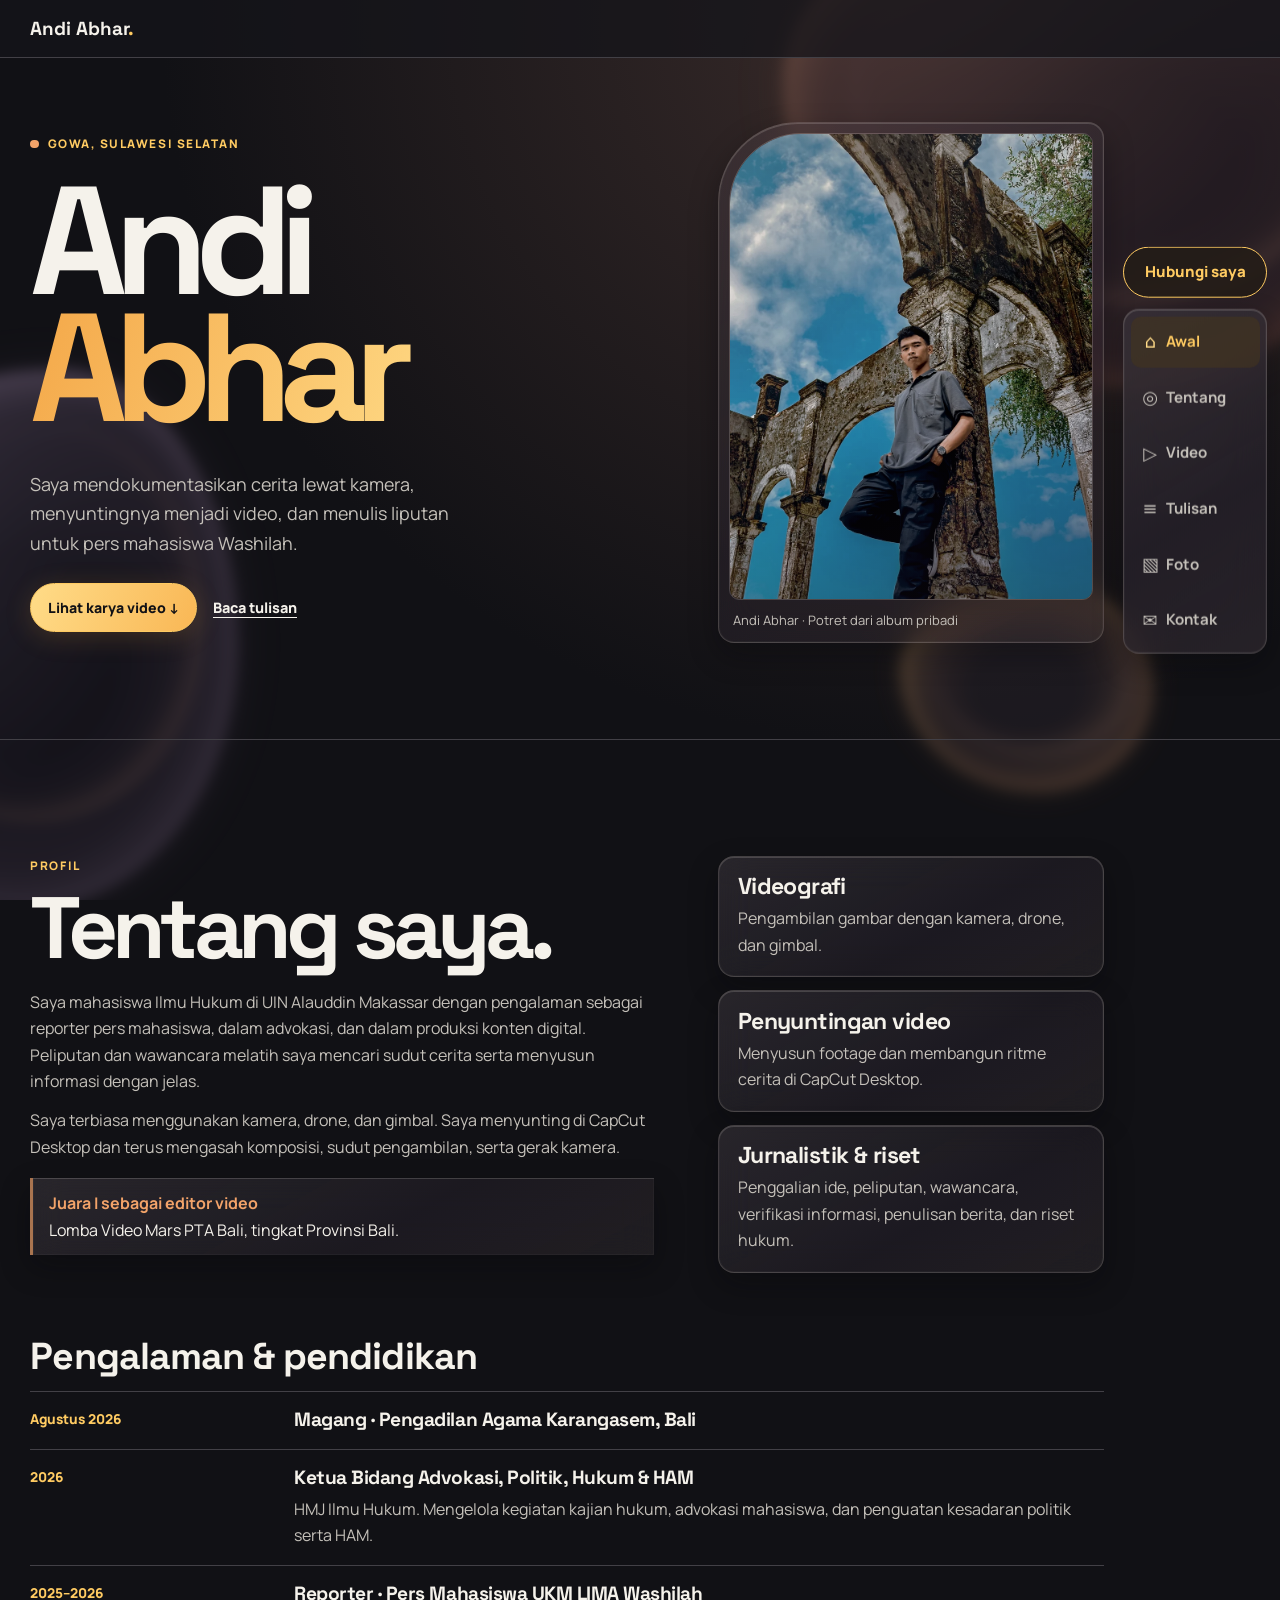
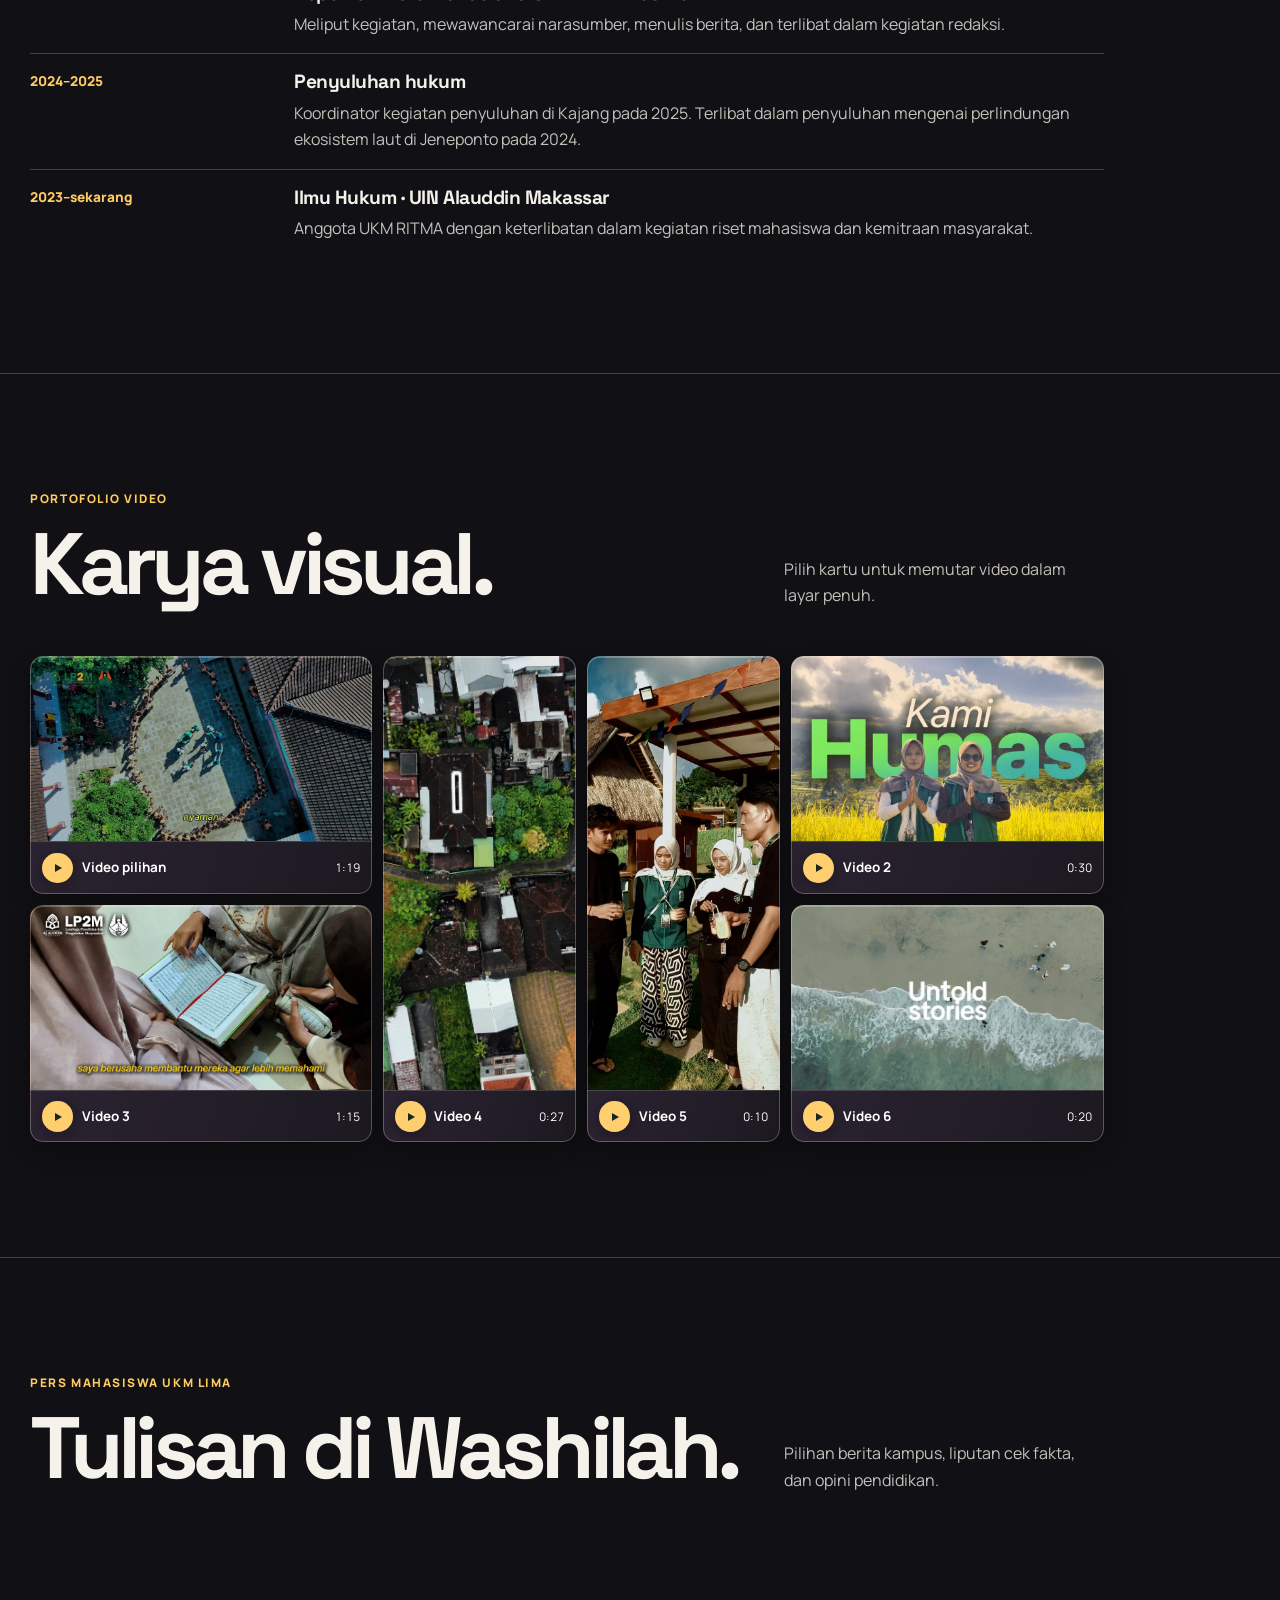
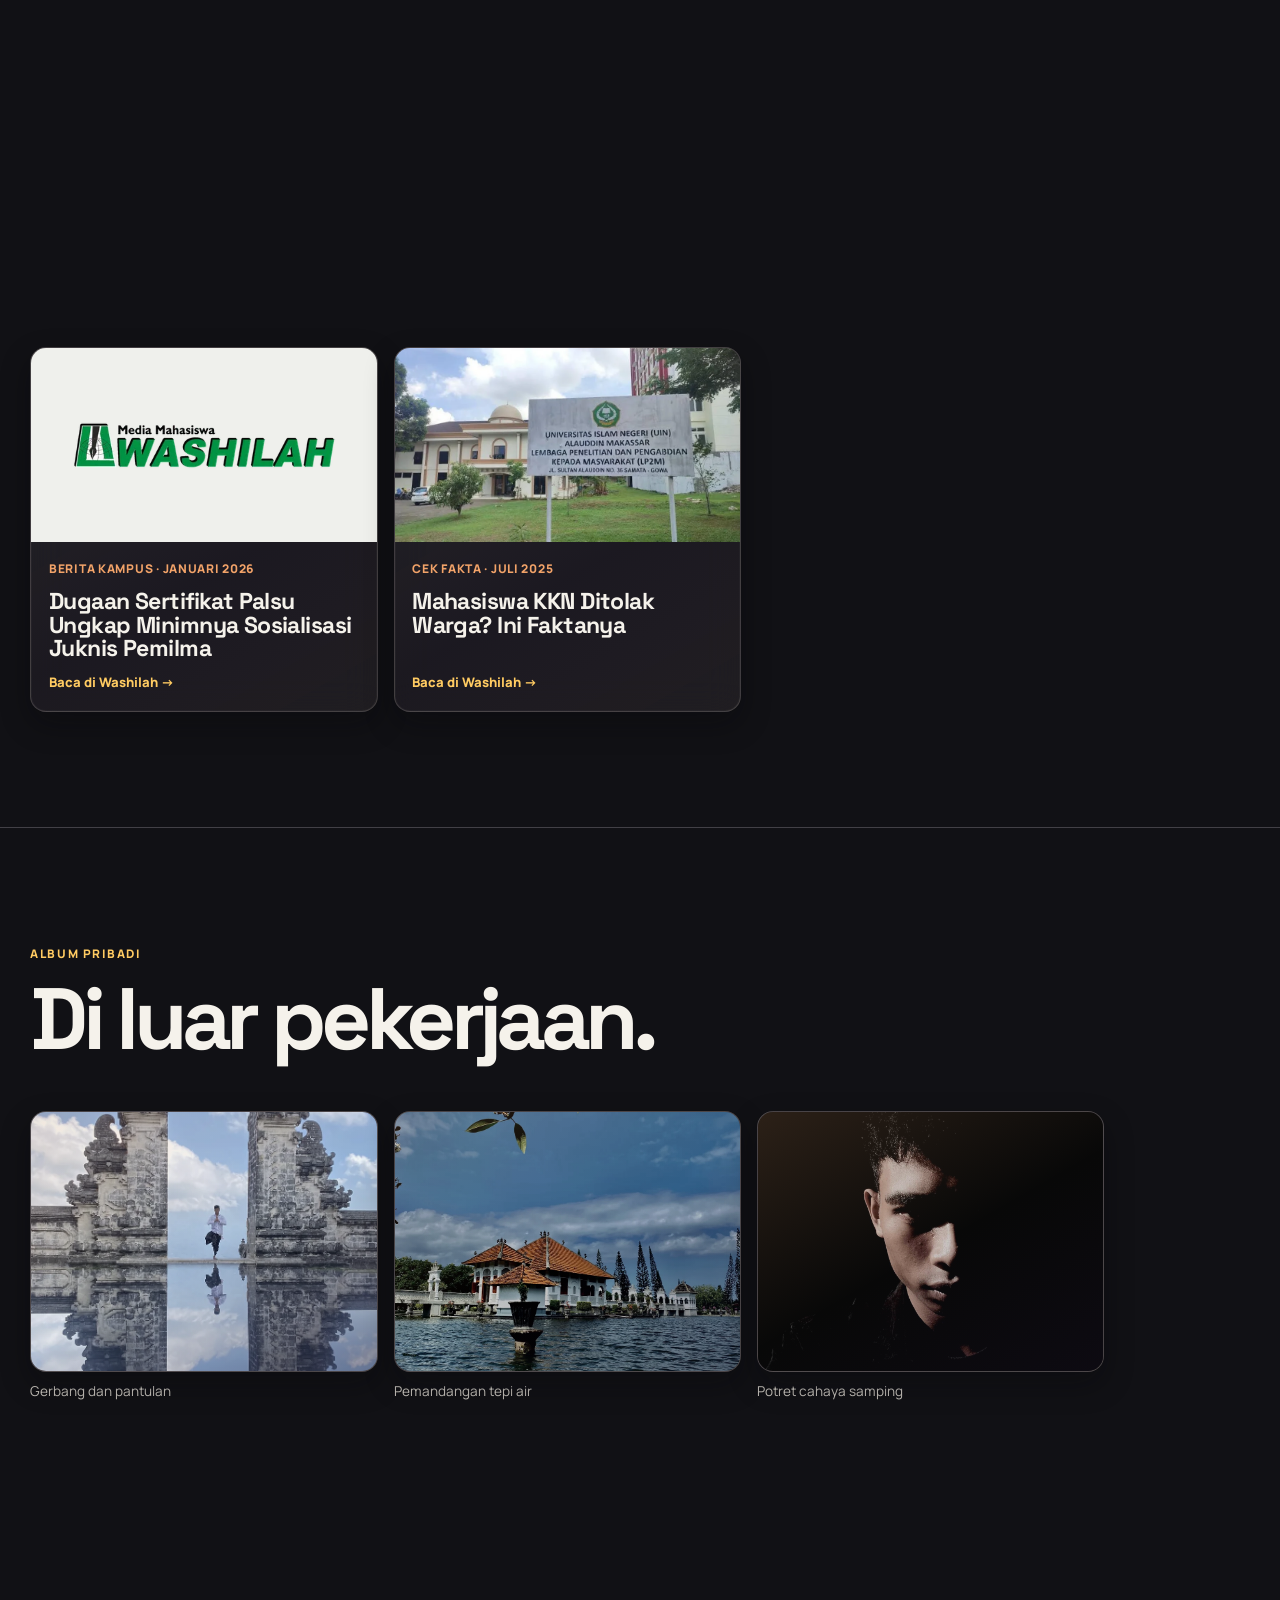
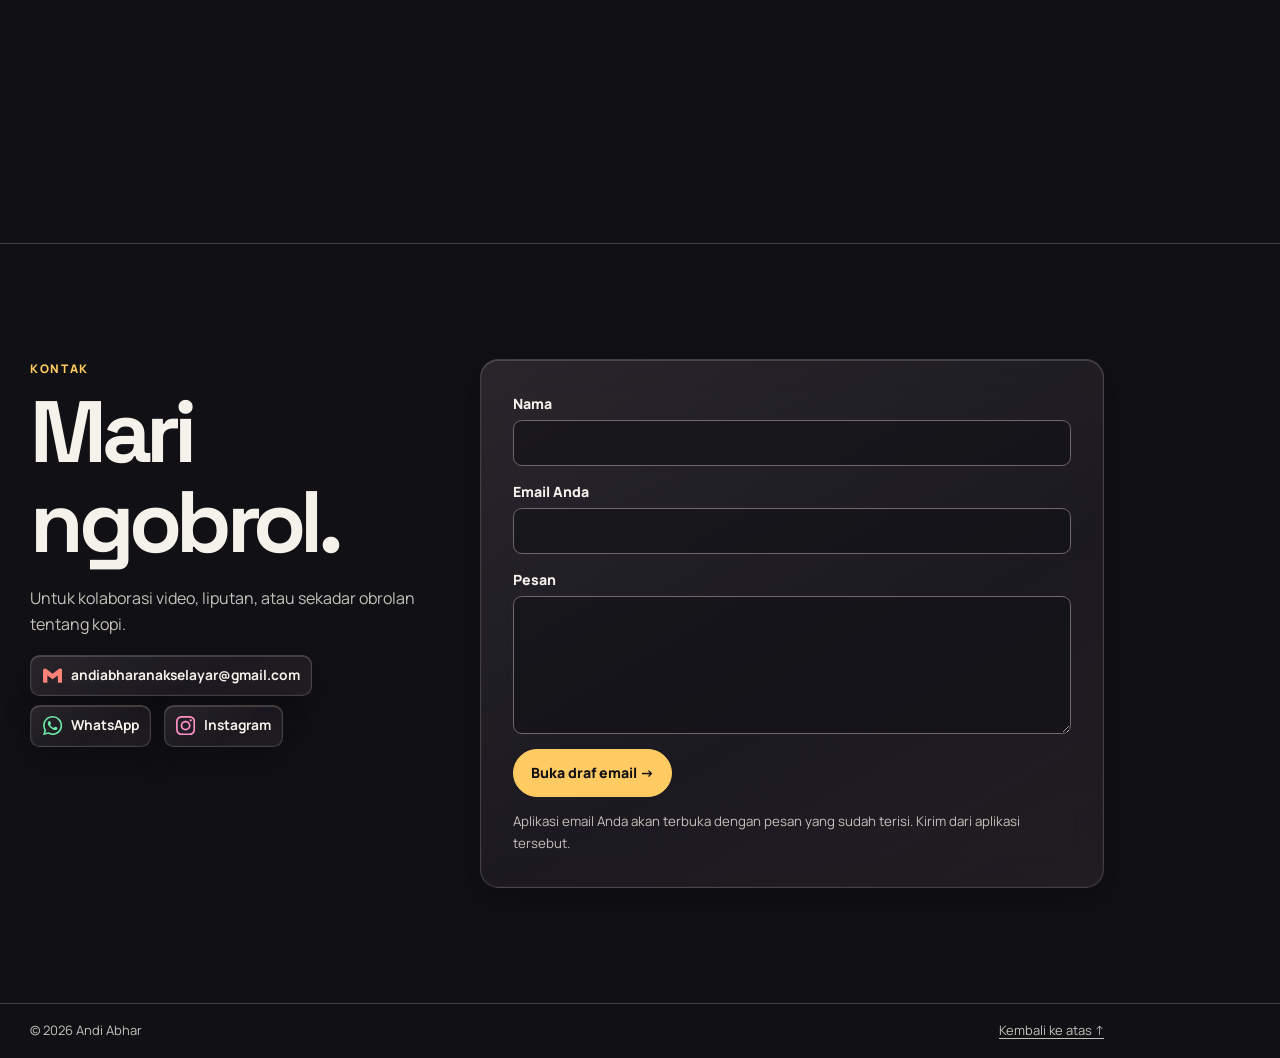
==== commit 9dc67ac9: "Enhance contact section with email and social links menghapus suka kopi pada bagian bawah" ====
--- a/portfolio/index.html
+++ b/portfolio/index.html
@@ -508,7 +508,7 @@
 <figure class="photo-tile" data-reveal><a class="frame tilt" href="galeri-google-2.jpg" target="_blank" rel="noopener" aria-label="Lihat foto: Di pegunungan" style="--focus:50% 65%"><img src="galeri-google-2.jpg" alt="Andi Abhar menghadap pegunungan" class="" loading="lazy"></a><figcaption>Di pegunungan</figcaption></figure>
 <figure class="photo-tile" data-reveal><a class="frame tilt" href="galeri-google-3.jpg" target="_blank" rel="noopener" aria-label="Lihat foto: Potret dekat" style="--focus:57% 49%"><img src="galeri-google-3.jpg" alt="Potret dekat Andi Abhar berkacamata" class="" loading="lazy"></a><figcaption>Potret dekat</figcaption></figure>
 <figure class="photo-tile" data-reveal><a class="frame tilt" href="galeri-google-4.jpg" target="_blank" rel="noopener" aria-label="Lihat foto: Matalalang, Selayar" style="--focus:50% 63%"><img src="galeri-google-4.jpg" alt="Andi Abhar duduk di Hutan Mangrove Matalalang" class="" loading="lazy"></a><figcaption>Matalalang, Selayar</figcaption></figure>
-</div><article class="coffee" data-reveal><h3>Kopi, terutama manual brew</h3><p>Di sela kegiatan, saya menikmati kopi. Saya paling suka kopi yang diseduh dengan teknik manual brew.</p></article></div></section>
+</div></div></section>
 <section class="section" id="kontak"><div class="wrap contact">
 <div><p class="eyebrow">Kontak</p><h2>Mari ngobrol.</h2><p class="muted">Untuk kolaborasi video, liputan, atau sekadar obrolan tentang kopi.</p><div class="contact-links platform-links"><a href="mailto:andiabharanakselayar@gmail.com"><svg class="platform-logo" viewBox="0 0 24 24" aria-hidden="true" focusable="false" fill="#ff8278"><path d="M24 5.457v13.909c0 .904-.732 1.636-1.636 1.636h-3.819V11.73L12 16.64l-6.545-4.91v9.273H1.636A1.636 1.636 0 0 1 0 19.366V5.457c0-2.023 2.309-3.178 3.927-1.964L5.455 4.64 12 9.548l6.545-4.91 1.528-1.145C21.69 2.28 24 3.434 24 5.457z"/></svg><span>andiabharanakselayar@gmail.com</span></a>
 <a href="https://wa.me/6285696540321"><svg class="platform-logo" viewBox="0 0 24 24" aria-hidden="true" focusable="false" fill="#6eeba8"><path d="M17.472 14.382c-.297-.149-1.758-.867-2.03-.967-.273-.099-.471-.148-.67.15-.197.297-.767.966-.94 1.164-.173.199-.347.223-.644.075-.297-.15-1.255-.463-2.39-1.475-.883-.788-1.48-1.761-1.653-2.059-.173-.297-.018-.458.13-.606.134-.133.298-.347.446-.52.149-.174.198-.298.298-.497.099-.198.05-.371-.025-.52-.075-.149-.669-1.612-.916-2.207-.242-.579-.487-.5-.669-.51-.173-.008-.371-.01-.57-.01-.198 0-.52.074-.792.372-.272.297-1.04 1.016-1.04 2.479 0 1.462 1.065 2.875 1.213 3.074.149.198 2.096 3.2 5.077 4.487.709.306 1.262.489 1.694.625.712.227 1.36.195 1.871.118.571-.085 1.758-.719 2.006-1.413.248-.694.248-1.289.173-1.413-.074-.124-.272-.198-.57-.347m-5.421 7.403h-.004a9.87 9.87 0 01-5.031-1.378l-.361-.214-3.741.982.998-3.648-.235-.374a9.86 9.86 0 01-1.51-5.26c.001-5.45 4.436-9.884 9.888-9.884 2.64 0 5.122 1.03 6.988 2.898a9.825 9.825 0 012.893 6.994c-.003 5.45-4.437 9.884-9.885 9.884m8.413-18.297A11.815 11.815 0 0012.05 0C5.495 0 .16 5.335.157 11.892c0 2.096.547 4.142 1.588 5.945L.057 24l6.305-1.654a11.882 11.882 0 005.683 1.448h.005c6.554 0 11.89-5.335 11.893-11.893a11.821 11.821 0 00-3.48-8.413Z"/></svg><span>WhatsApp</span></a>
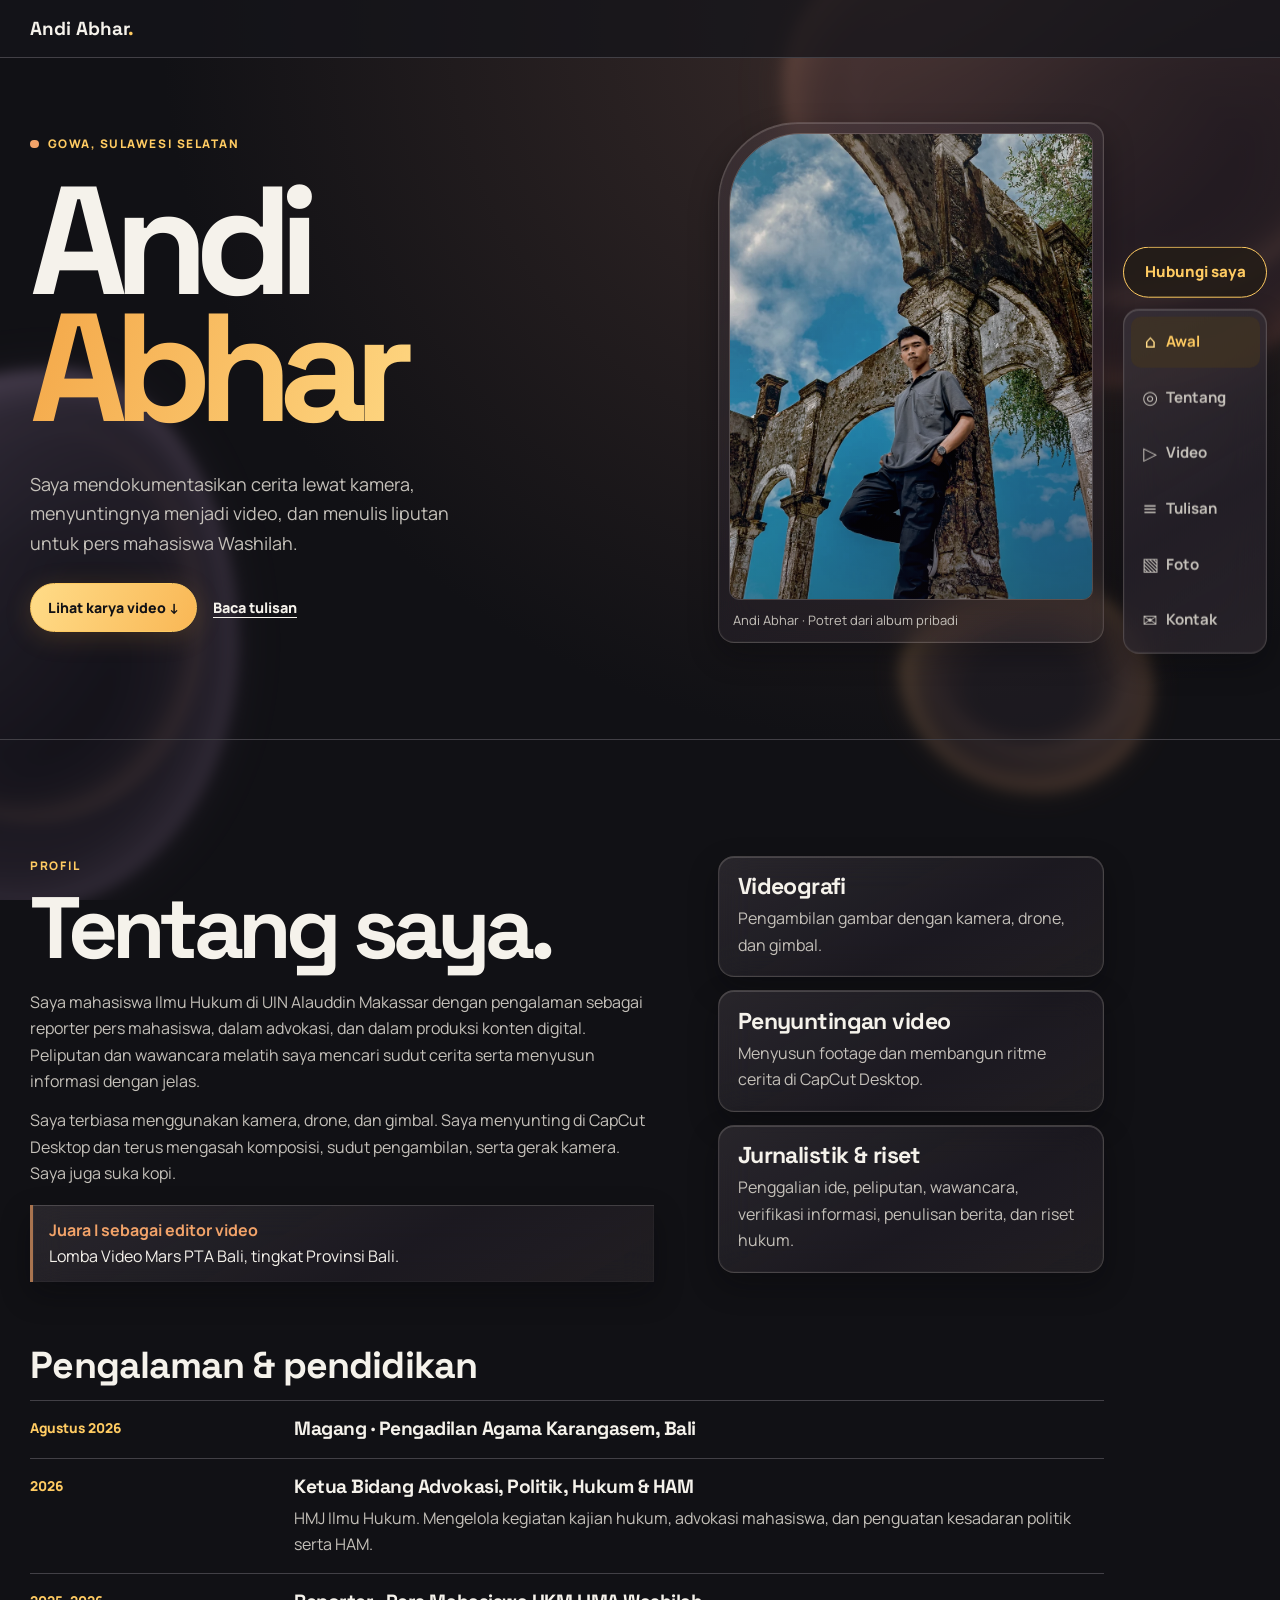
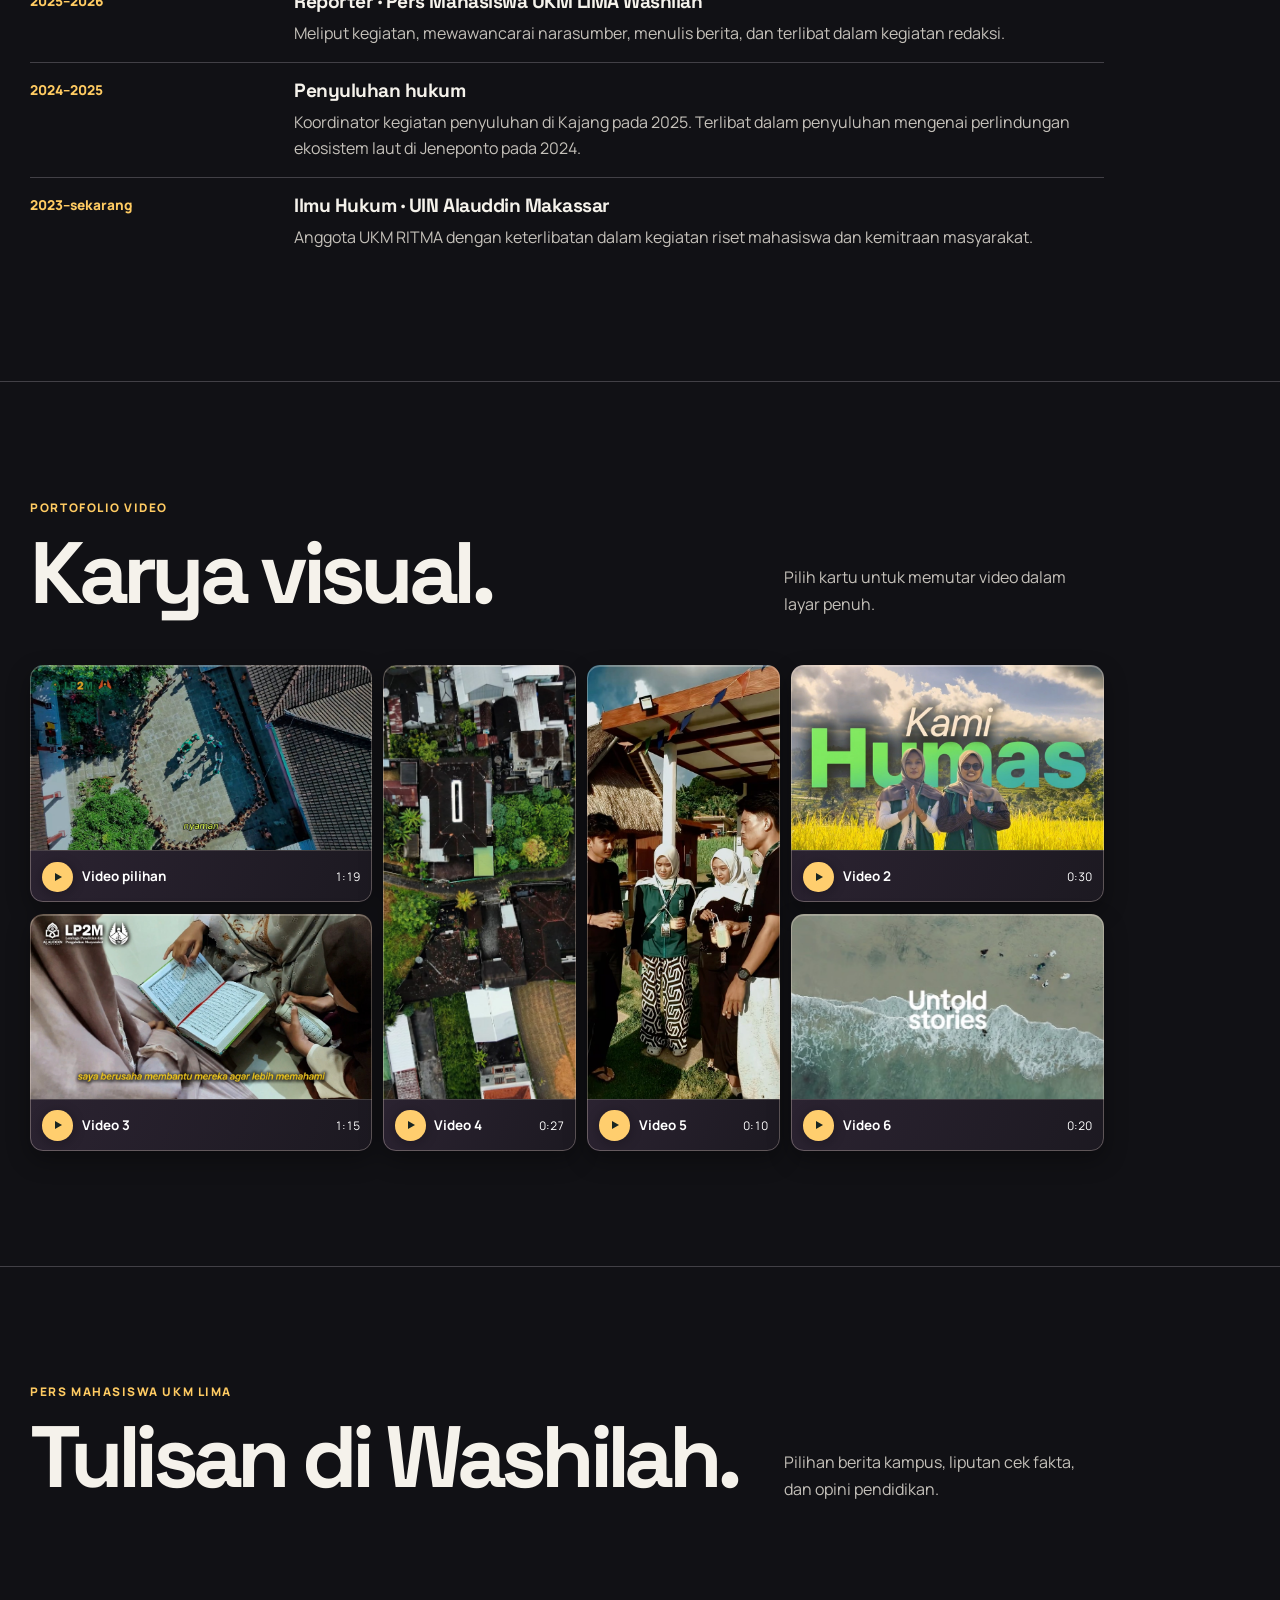
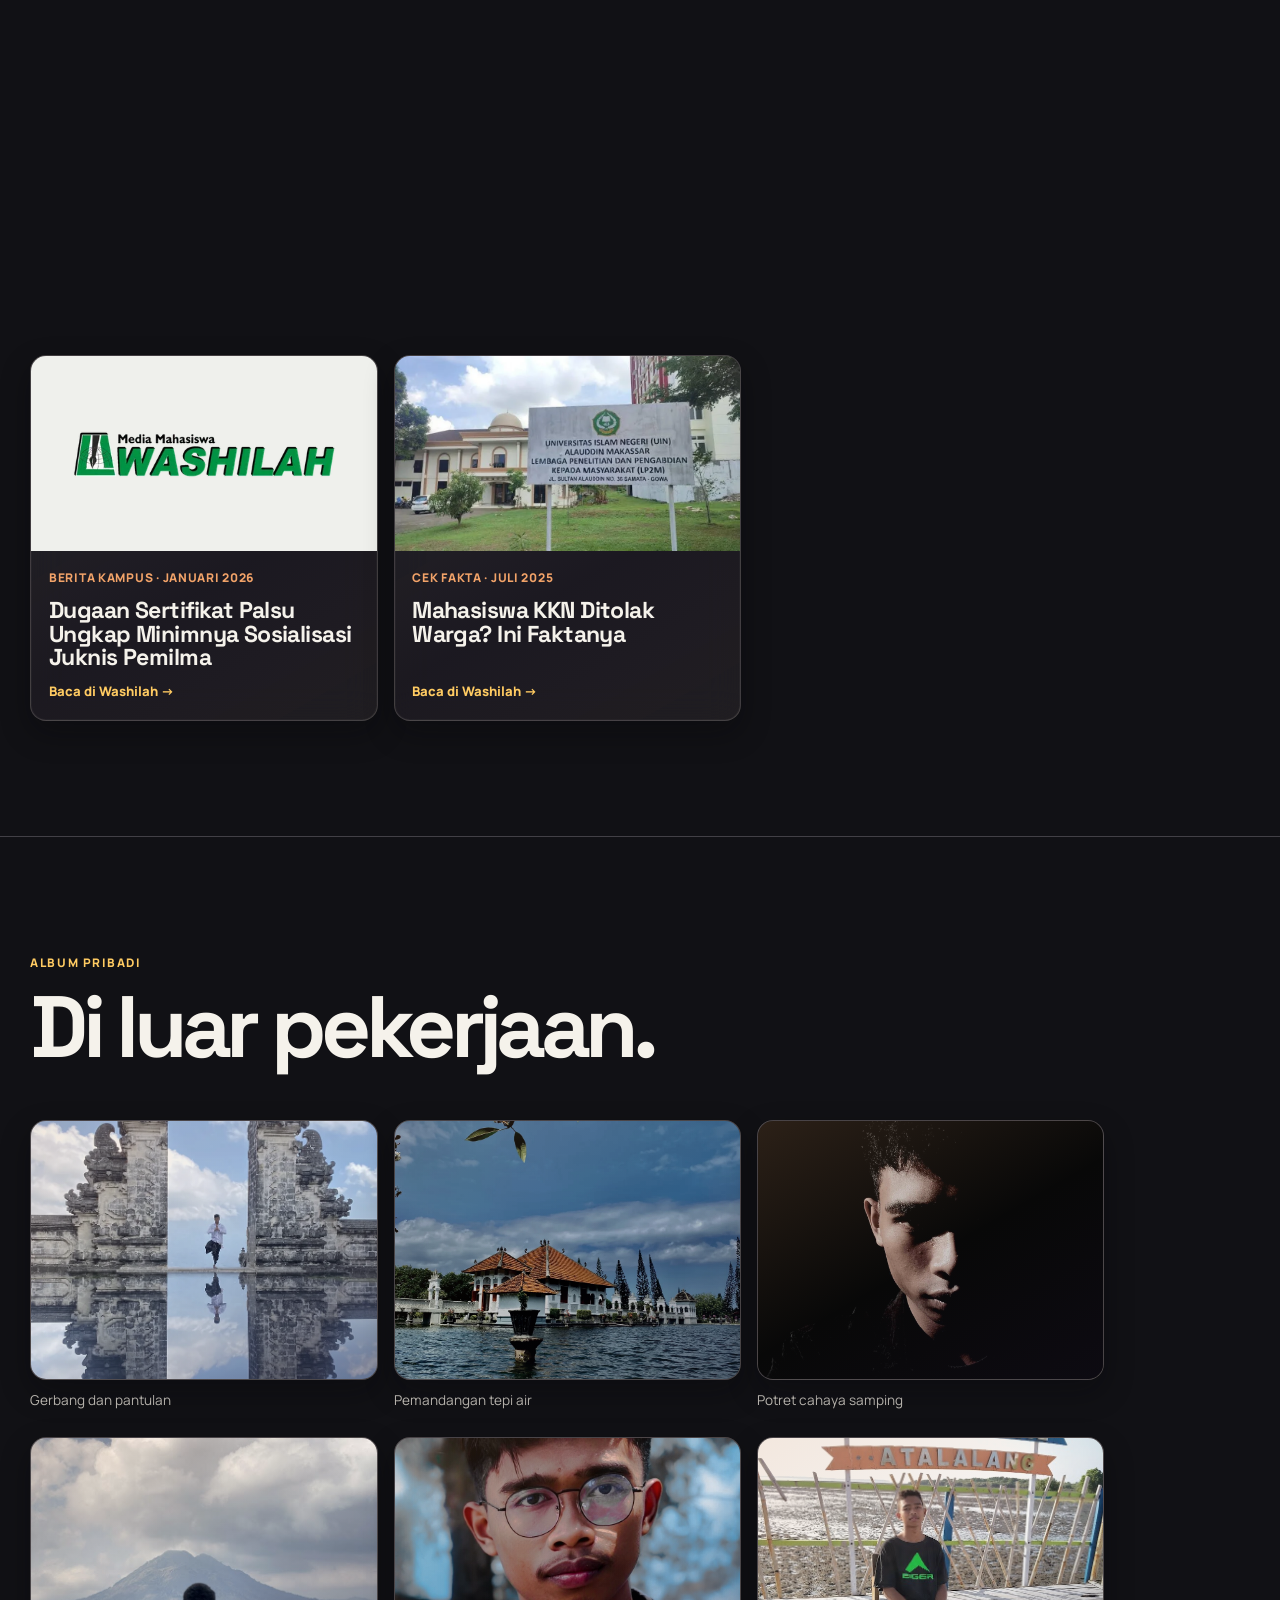
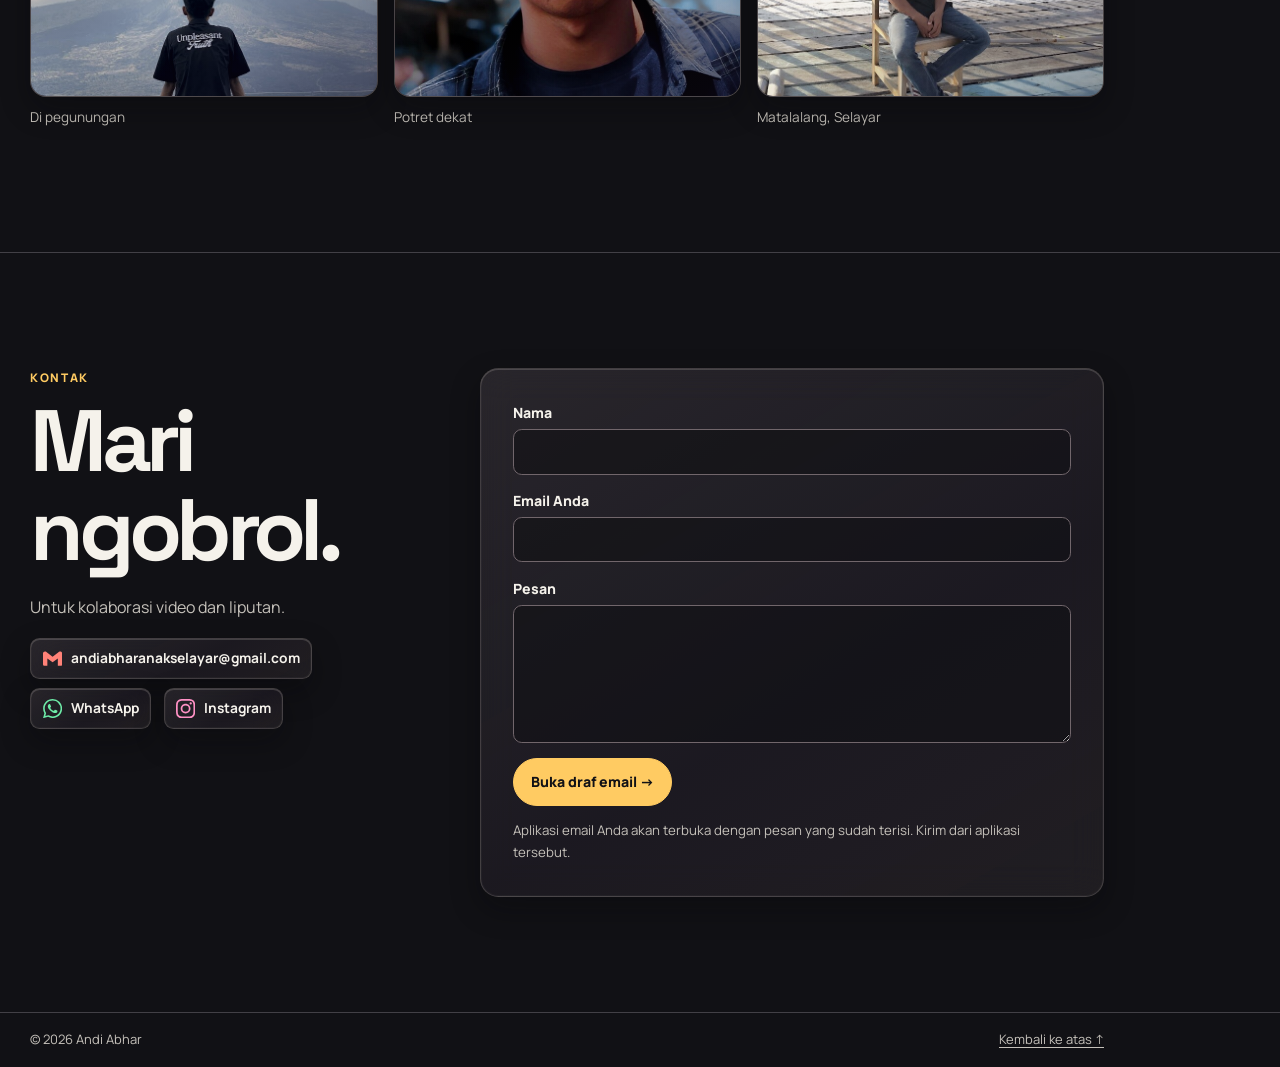
==== commit ebfca864: "Pindahkan keterangan kopi ke bagian Tentang Saya" ====
--- a/portfolio/index.html
+++ b/portfolio/index.html
@@ -13,7 +13,7 @@
 :root{color-scheme:dark;--bg:#111115;--surface:#1b1b20;--ink:#f5f2eb;--muted:#c5c1ba;--line:#424046;--mint:#ffcb62;--warm:#f2a369;--accent-hover:#ffdc8d;--accent-soft:#372a18;--heading:"Space Grotesk",system-ui,sans-serif;--body:"Manrope",system-ui,sans-serif}
 *{box-sizing:border-box}html{scroll-behavior:smooth}body{margin:0;color:var(--ink);background:var(--bg);font:1rem/1.65 var(--body)}h1,h2,h3,p,figure{margin:0}h1,h2,h3{font-family:var(--heading);line-height:1.03}h2{font-size:clamp(2.55rem,6.8vw,5.5rem);letter-spacing:-.065em}h3{font-size:clamp(1.15rem,1.8vw,1.45rem);letter-spacing:-.025em}a{color:inherit;text-underline-offset:.25em}a:focus-visible,button:focus-visible,input:focus-visible,textarea:focus-visible{outline:2px solid var(--mint);outline-offset:4px}img{display:block;width:100%}button,input,textarea{font:inherit}.wrap{width:min(1200px,calc(100% - 3rem));margin-inline:auto}.skip{position:fixed;top:-4rem;left:1rem;background:var(--mint);color:var(--bg);padding:.5rem 1rem;z-index:5}.skip:focus{top:.5rem}.muted{color:var(--muted)}.eyebrow{font-size:.74rem;letter-spacing:.13em;font-weight:800;text-transform:uppercase;color:var(--mint)}.section{padding-block:clamp(3.8rem,9vw,8rem);border-top:1px solid var(--line);overflow-x:clip}.section-head{display:flex;gap:1rem;justify-content:space-between;align-items:end;margin-bottom:clamp(1.5rem,4vw,3rem)}.section-head .eyebrow{margin-bottom:.65rem}.section-head>p{max-width:32ch}.top{padding-block:1rem;border-bottom:1px solid var(--line)}.nav{display:flex;align-items:center;justify-content:space-between;gap:1.1rem}.brand{font:700 1.18rem var(--heading);text-decoration:none;white-space:nowrap}.brand span{color:var(--mint)}nav{display:flex;gap:clamp(.7rem,3vw,1.85rem);flex-wrap:wrap}nav a{color:var(--muted);text-decoration:none;font-size:.86rem;font-weight:700}nav a:hover,.story:hover h3,.contact-links a:hover{color:var(--mint)}.pill{display:inline-flex;align-items:center;justify-content:center;gap:.8em;padding:.72rem 1.05rem;border:1px solid var(--mint);border-radius:999px;color:var(--bg);background:var(--mint);font-weight:800;text-decoration:none;font-size:.88rem;cursor:pointer}.pill:hover{background:var(--accent-hover);border-color:var(--accent-hover)}.pill.outline{background:transparent;color:var(--mint)}.pill.outline:hover{background:var(--accent-soft);border-color:var(--mint)}
 .hero{display:grid;grid-template-columns:minmax(0,1.618fr) minmax(0,1fr);gap:clamp(1.4rem,5vw,5rem);align-items:center;padding-block:clamp(2rem,5vw,5.2rem) clamp(3rem,8vw,6rem)}.hero .eyebrow{display:flex;align-items:center;gap:.55rem}.hero .eyebrow::before{content:"";display:inline-block;width:.52rem;height:.52rem;background:var(--warm);border-radius:50%}.hero h1{font-size:clamp(4.1rem,12vw,10.25rem);line-height:.83;letter-spacing:-.09em;margin:.16em 0 .24em}.hero h1 span{display:block;color:var(--mint)}.hero-copy{max-width:41ch;color:var(--muted);font-size:clamp(.97rem,1.6vw,1.12rem)}.hero-links{display:flex;align-items:center;flex-wrap:wrap;gap:1rem;margin-top:1.55rem}.hero-links>a:not(.pill){font-size:.9rem;font-weight:800}.hero-photo{position:relative;padding:.6rem;border:1px solid var(--line);border-radius:5rem 1rem 1rem 1rem;background:var(--surface)}.hero-photo div{position:relative;overflow:hidden;border-radius:4.5rem .65rem .65rem .65rem;aspect-ratio: .78}.hero-photo img{height:100%;object-fit:cover;object-position:50% 61%;filter:saturate(.72) contrast(1.07) brightness(.94)}.hero-photo div::after,.photo-tile .frame::after{content:"";position:absolute;inset:0;pointer-events:none;background:linear-gradient(150deg,#e8a16829,transparent 52%,#160f235e)}.hero-photo figcaption{padding:.65rem .25rem .08rem;color:var(--muted);font-size:.81rem}
-.about{display:grid;grid-template-columns:minmax(0,1.618fr) minmax(0,1fr);gap:clamp(1.4rem,5vw,4rem);align-items:start}.about h2{margin:.5rem 0 1rem}.about p+p{margin-top:.8rem}.skills{display:grid;gap:.8rem}.skill,.coffee{background:var(--surface);border:1px solid var(--line);border-radius:1rem;padding:1.15rem}.skill p,.coffee p{margin-top:.4rem;color:var(--muted)}.award{margin-top:1.15rem;padding:.75rem 1rem;border-left:3px solid var(--warm);background:#34241f}.award strong{color:var(--warm)}
+.about{display:grid;grid-template-columns:minmax(0,1.618fr) minmax(0,1fr);gap:clamp(1.4rem,5vw,4rem);align-items:start}.about h2{margin:.5rem 0 1rem}.about p+p{margin-top:.8rem}.skills{display:grid;gap:.8rem}.skill{background:var(--surface);border:1px solid var(--line);border-radius:1rem;padding:1.15rem}.skill p{margin-top:.4rem;color:var(--muted)}.award{margin-top:1.15rem;padding:.75rem 1rem;border-left:3px solid var(--warm);background:#34241f}.award strong{color:var(--warm)}
 .work-grid{display:grid;grid-template-columns:repeat(3,minmax(0,1fr));gap:1rem}
 .work-grid.vertical-work{grid-template-columns:repeat(2,minmax(0,1fr))}
 .work-group+.work-group{margin-top:1.65rem}
@@ -43,7 +43,6 @@
 .photo-tile img{height:100%;object-fit:cover;object-position:var(--focus,50% 54%);filter:saturate(.74) contrast(1.05) brightness(.96)}
 .photo-tile img.dark-portrait{filter:brightness(1.4) contrast(.94) saturate(.8)}
 .photo-tile figcaption{padding:.55rem 0;color:var(--muted);font-size:.85rem}
-.coffee{margin-top:1.2rem;border-left:2px solid var(--warm)}.coffee h3{color:var(--warm)}
 .contact{display:grid;grid-template-columns:minmax(0,1fr) minmax(0,1.618fr);gap:clamp(1.5rem,5vw,5rem)}.contact h2{margin:.5rem 0 1.15rem}.contact-links a{font-weight:700}.form{display:grid;gap:.9rem;padding:clamp(1rem,3vw,2rem);border:1px solid var(--line);border-radius:1.15rem;background:var(--surface)}.form label{display:grid;gap:.3rem;font-size:.88rem;font-weight:800}.form input,.form textarea{width:100%;color:var(--ink);border:1px solid #71666b;border-radius:.55rem;background:#15151a;padding:.63rem .74rem}.form textarea{resize:vertical;min-height:7rem}.form .pill{justify-self:start}.form p{font-size:.83rem;color:var(--muted)}footer{border-top:1px solid var(--line)}footer .wrap{display:flex;justify-content:space-between;gap:1rem;padding-block:1rem;color:var(--muted);font-size:.81rem}
 dialog{border:0;margin:0;padding:0;inset:0;width:100%;height:100%;max-width:none;max-height:none;background:#080808;color:white}dialog::backdrop{background:#080808}.stage{position:relative;width:100%;height:100%;background:#080808}.stage video{width:100%;height:100%;object-fit:contain;display:block}.stage .tools{position:absolute;top:max(.8rem,env(safe-area-inset-top));right:max(.8rem,env(safe-area-inset-right));display:flex;gap:.45rem}.tools button{background:#17171bee;color:white;border:1px solid #a6a6a6;border-radius:.5rem;padding:.45rem .75rem;cursor:pointer}
 @media(max-width:900px){.stories{grid-template-columns:repeat(2,minmax(0,1fr))}}
@@ -321,13 +320,13 @@
 }
 
 /* Keep the base tone dark so text stays readable as light moves behind it. */
-.hero-photo, .skill, .story, .coffee, .form, .award, .section-dock, .platform-links a, .photo-tile .frame {
+.hero-photo, .skill, .story, .form, .award, .section-dock, .platform-links a, .photo-tile .frame {
   border-color: #fff0e529;
   background: linear-gradient(150deg, #fff4ed15, #e9d4f407 59%, #f1d4ba0d), #211e25eb;
   box-shadow: inset 0 1px 0 #fff6ef23, inset 0 0 0 1px #ffffff08, 0 12px 30px #06050a55;
 }
 @supports ((backdrop-filter: blur(1px)) or (-webkit-backdrop-filter: blur(1px))) {
-  .hero-photo, .skill, .story, .coffee, .form, .award, .section-dock, .platform-links a, .photo-tile .frame {
+  .hero-photo, .skill, .story, .form, .award, .section-dock, .platform-links a, .photo-tile .frame {
     background-color: #201c2459;
     -webkit-backdrop-filter: blur(17px) saturate(145%);
     backdrop-filter: blur(17px) saturate(145%);
@@ -336,7 +335,7 @@
 }
 .hero-photo > div, .photo-tile .frame { border: 1px solid #fff0e532; }
 .story:hover, .platform-links a:hover { border-color: #ffcb6296; }
-.coffee, .award { border-left-color: #f2a369a8; }
+.award { border-left-color: #f2a369a8; }
 .form input, .form textarea { background-color: #10101495; }
 .collage-video { box-shadow: 0 9px 23px #0005; }
 .collage-video::before {
@@ -472,7 +471,7 @@
 <figure class="hero-photo enter"><div><img src="abhar-arches.webp" alt="Andi Abhar berdiri di bawah lengkungan batu" fetchpriority="high" width="900" height="1600"></div><figcaption>Andi Abhar · Potret dari album pribadi</figcaption></figure>
 </section>
 <section class="section" id="tentang"><div class="wrap about">
-<div data-reveal><p class="eyebrow">Profil</p><h2>Tentang saya.</h2><p class="muted">Saya mahasiswa Ilmu Hukum di UIN Alauddin Makassar dengan pengalaman sebagai reporter pers mahasiswa, dalam advokasi, dan dalam produksi konten digital. Peliputan dan wawancara melatih saya mencari sudut cerita serta menyusun informasi dengan jelas.</p><p class="muted">Saya terbiasa menggunakan kamera, drone, dan gimbal. Saya menyunting di CapCut Desktop dan terus mengasah komposisi, sudut pengambilan, serta gerak kamera.</p><div class="award"><strong>Juara I sebagai editor video</strong><br>Lomba Video Mars PTA Bali, tingkat Provinsi Bali.</div></div>
+<div data-reveal><p class="eyebrow">Profil</p><h2>Tentang saya.</h2><p class="muted">Saya mahasiswa Ilmu Hukum di UIN Alauddin Makassar dengan pengalaman sebagai reporter pers mahasiswa, dalam advokasi, dan dalam produksi konten digital. Peliputan dan wawancara melatih saya mencari sudut cerita serta menyusun informasi dengan jelas.</p><p class="muted">Saya terbiasa menggunakan kamera, drone, dan gimbal. Saya menyunting di CapCut Desktop dan terus mengasah komposisi, sudut pengambilan, serta gerak kamera. Saya juga suka kopi.</p><div class="award"><strong>Juara I sebagai editor video</strong><br>Lomba Video Mars PTA Bali, tingkat Provinsi Bali.</div></div>
 <div class="skills" data-reveal><article class="skill"><h3>Videografi</h3><p>Pengambilan gambar dengan kamera, drone, dan gimbal.</p></article><article class="skill"><h3>Penyuntingan video</h3><p>Menyusun footage dan membangun ritme cerita di CapCut Desktop.</p></article><article class="skill"><h3>Jurnalistik &amp; riset</h3><p>Penggalian ide, peliputan, wawancara, verifikasi informasi, penulisan berita, dan riset hukum.</p></article></div>
 </div>
 <div class="wrap profile-details" id="pengalaman" data-reveal>
@@ -510,7 +509,7 @@
 <figure class="photo-tile" data-reveal><a class="frame tilt" href="galeri-google-4.jpg" target="_blank" rel="noopener" aria-label="Lihat foto: Matalalang, Selayar" style="--focus:50% 63%"><img src="galeri-google-4.jpg" alt="Andi Abhar duduk di Hutan Mangrove Matalalang" class="" loading="lazy"></a><figcaption>Matalalang, Selayar</figcaption></figure>
 </div></div></section>
 <section class="section" id="kontak"><div class="wrap contact">
-<div><p class="eyebrow">Kontak</p><h2>Mari ngobrol.</h2><p class="muted">Untuk kolaborasi video, liputan, atau sekadar obrolan tentang kopi.</p><div class="contact-links platform-links"><a href="mailto:andiabharanakselayar@gmail.com"><svg class="platform-logo" viewBox="0 0 24 24" aria-hidden="true" focusable="false" fill="#ff8278"><path d="M24 5.457v13.909c0 .904-.732 1.636-1.636 1.636h-3.819V11.73L12 16.64l-6.545-4.91v9.273H1.636A1.636 1.636 0 0 1 0 19.366V5.457c0-2.023 2.309-3.178 3.927-1.964L5.455 4.64 12 9.548l6.545-4.91 1.528-1.145C21.69 2.28 24 3.434 24 5.457z"/></svg><span>andiabharanakselayar@gmail.com</span></a>
+<div><p class="eyebrow">Kontak</p><h2>Mari ngobrol.</h2><p class="muted">Untuk kolaborasi video dan liputan.</p><div class="contact-links platform-links"><a href="mailto:andiabharanakselayar@gmail.com"><svg class="platform-logo" viewBox="0 0 24 24" aria-hidden="true" focusable="false" fill="#ff8278"><path d="M24 5.457v13.909c0 .904-.732 1.636-1.636 1.636h-3.819V11.73L12 16.64l-6.545-4.91v9.273H1.636A1.636 1.636 0 0 1 0 19.366V5.457c0-2.023 2.309-3.178 3.927-1.964L5.455 4.64 12 9.548l6.545-4.91 1.528-1.145C21.69 2.28 24 3.434 24 5.457z"/></svg><span>andiabharanakselayar@gmail.com</span></a>
 <a href="https://wa.me/6285696540321"><svg class="platform-logo" viewBox="0 0 24 24" aria-hidden="true" focusable="false" fill="#6eeba8"><path d="M17.472 14.382c-.297-.149-1.758-.867-2.03-.967-.273-.099-.471-.148-.67.15-.197.297-.767.966-.94 1.164-.173.199-.347.223-.644.075-.297-.15-1.255-.463-2.39-1.475-.883-.788-1.48-1.761-1.653-2.059-.173-.297-.018-.458.13-.606.134-.133.298-.347.446-.52.149-.174.198-.298.298-.497.099-.198.05-.371-.025-.52-.075-.149-.669-1.612-.916-2.207-.242-.579-.487-.5-.669-.51-.173-.008-.371-.01-.57-.01-.198 0-.52.074-.792.372-.272.297-1.04 1.016-1.04 2.479 0 1.462 1.065 2.875 1.213 3.074.149.198 2.096 3.2 5.077 4.487.709.306 1.262.489 1.694.625.712.227 1.36.195 1.871.118.571-.085 1.758-.719 2.006-1.413.248-.694.248-1.289.173-1.413-.074-.124-.272-.198-.57-.347m-5.421 7.403h-.004a9.87 9.87 0 01-5.031-1.378l-.361-.214-3.741.982.998-3.648-.235-.374a9.86 9.86 0 01-1.51-5.26c.001-5.45 4.436-9.884 9.888-9.884 2.64 0 5.122 1.03 6.988 2.898a9.825 9.825 0 012.893 6.994c-.003 5.45-4.437 9.884-9.885 9.884m8.413-18.297A11.815 11.815 0 0012.05 0C5.495 0 .16 5.335.157 11.892c0 2.096.547 4.142 1.588 5.945L.057 24l6.305-1.654a11.882 11.882 0 005.683 1.448h.005c6.554 0 11.89-5.335 11.893-11.893a11.821 11.821 0 00-3.48-8.413Z"/></svg><span>WhatsApp</span></a>
 <a href="https://www.instagram.com/ad_abharhst/"><svg class="platform-logo" viewBox="0 0 24 24" aria-hidden="true" focusable="false" fill="#ff91c5"><path d="M7.0301.084c-1.2768.0602-2.1487.264-2.911.5634-.7888.3075-1.4575.72-2.1228 1.3877-.6652.6677-1.075 1.3368-1.3802 2.127-.2954.7638-.4956 1.6365-.552 2.914-.0564 1.2775-.0689 1.6882-.0626 4.947.0062 3.2586.0206 3.6671.0825 4.9473.061 1.2765.264 2.1482.5635 2.9107.308.7889.72 1.4573 1.388 2.1228.6679.6655 1.3365 1.0743 2.1285 1.38.7632.295 1.6361.4961 2.9134.552 1.2773.056 1.6884.069 4.9462.0627 3.2578-.0062 3.668-.0207 4.9478-.0814 1.28-.0607 2.147-.2652 2.9098-.5633.7889-.3086 1.4578-.72 2.1228-1.3881.665-.6682 1.0745-1.3378 1.3795-2.1284.2957-.7632.4966-1.636.552-2.9124.056-1.2809.0692-1.6898.063-4.948-.0063-3.2583-.021-3.6668-.0817-4.9465-.0607-1.2797-.264-2.1487-.5633-2.9117-.3084-.7889-.72-1.4568-1.3876-2.1228C21.2982 1.33 20.628.9208 19.8378.6165 19.074.321 18.2017.1197 16.9244.0645 15.6471.0093 15.236-.005 11.977.0014 8.718.0076 8.31.0215 7.0301.0839m.1402 21.6932c-1.17-.0509-1.8053-.2453-2.2287-.408-.5606-.216-.96-.4771-1.3819-.895-.422-.4178-.6811-.8186-.9-1.378-.1644-.4234-.3624-1.058-.4171-2.228-.0595-1.2645-.072-1.6442-.079-4.848-.007-3.2037.0053-3.583.0607-4.848.05-1.169.2456-1.805.408-2.2282.216-.5613.4762-.96.895-1.3816.4188-.4217.8184-.6814 1.3783-.9003.423-.1651 1.0575-.3614 2.227-.4171 1.2655-.06 1.6447-.072 4.848-.079 3.2033-.007 3.5835.005 4.8495.0608 1.169.0508 1.8053.2445 2.228.408.5608.216.96.4754 1.3816.895.4217.4194.6816.8176.9005 1.3787.1653.4217.3617 1.056.4169 2.2263.0602 1.2655.0739 1.645.0796 4.848.0058 3.203-.0055 3.5834-.061 4.848-.051 1.17-.245 1.8055-.408 2.2294-.216.5604-.4763.96-.8954 1.3814-.419.4215-.8181.6811-1.3783.9-.4224.1649-1.0577.3617-2.2262.4174-1.2656.0595-1.6448.072-4.8493.079-3.2045.007-3.5825-.006-4.848-.0608M16.953 5.5864A1.44 1.44 0 1 0 18.39 4.144a1.44 1.44 0 0 0-1.437 1.4424M5.8385 12.012c.0067 3.4032 2.7706 6.1557 6.173 6.1493 3.4026-.0065 6.157-2.7701 6.1506-6.1733-.0065-3.4032-2.771-6.1565-6.174-6.1498-3.403.0067-6.156 2.771-6.1496 6.1738M8 12.0077a4 4 0 1 1 4.008 3.9921A3.9996 3.9996 0 0 1 8 12.0077"/></svg><span>Instagram</span></a></div></div>
 <form class="form" id="email-form">
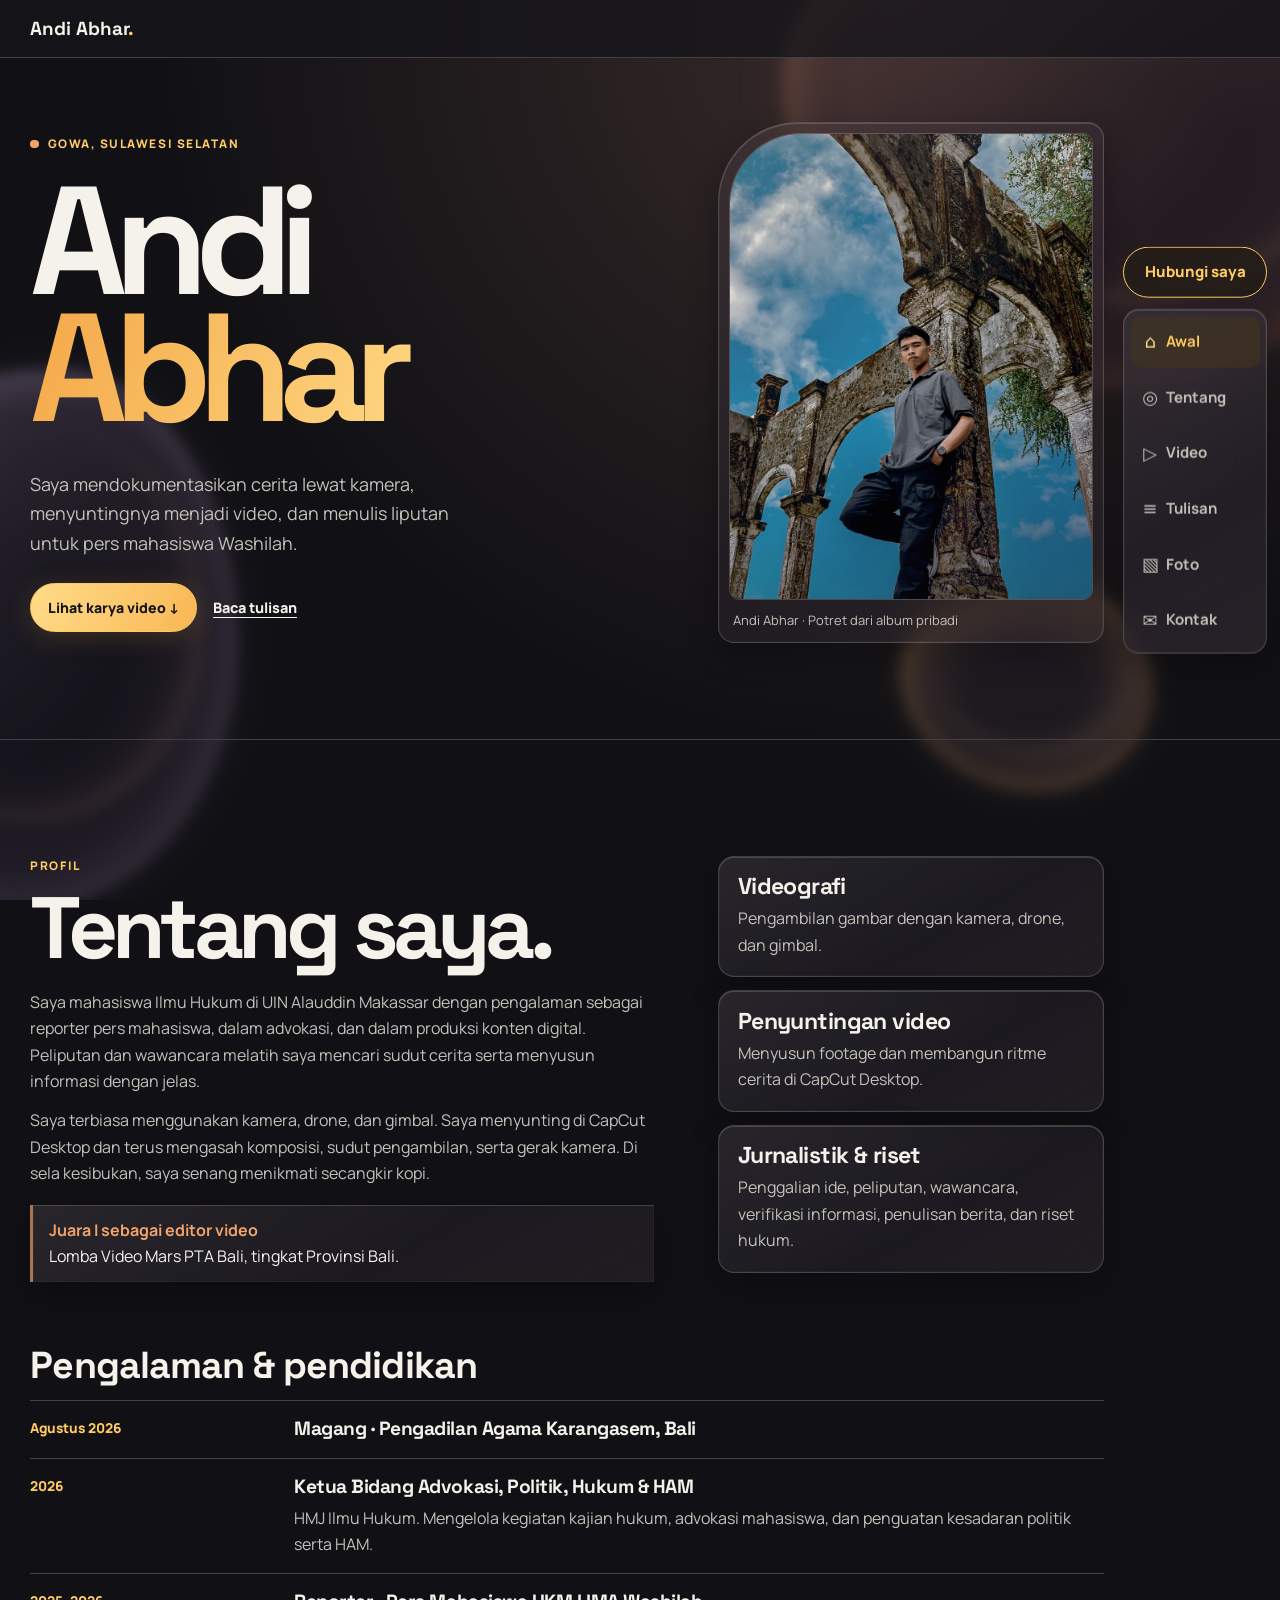
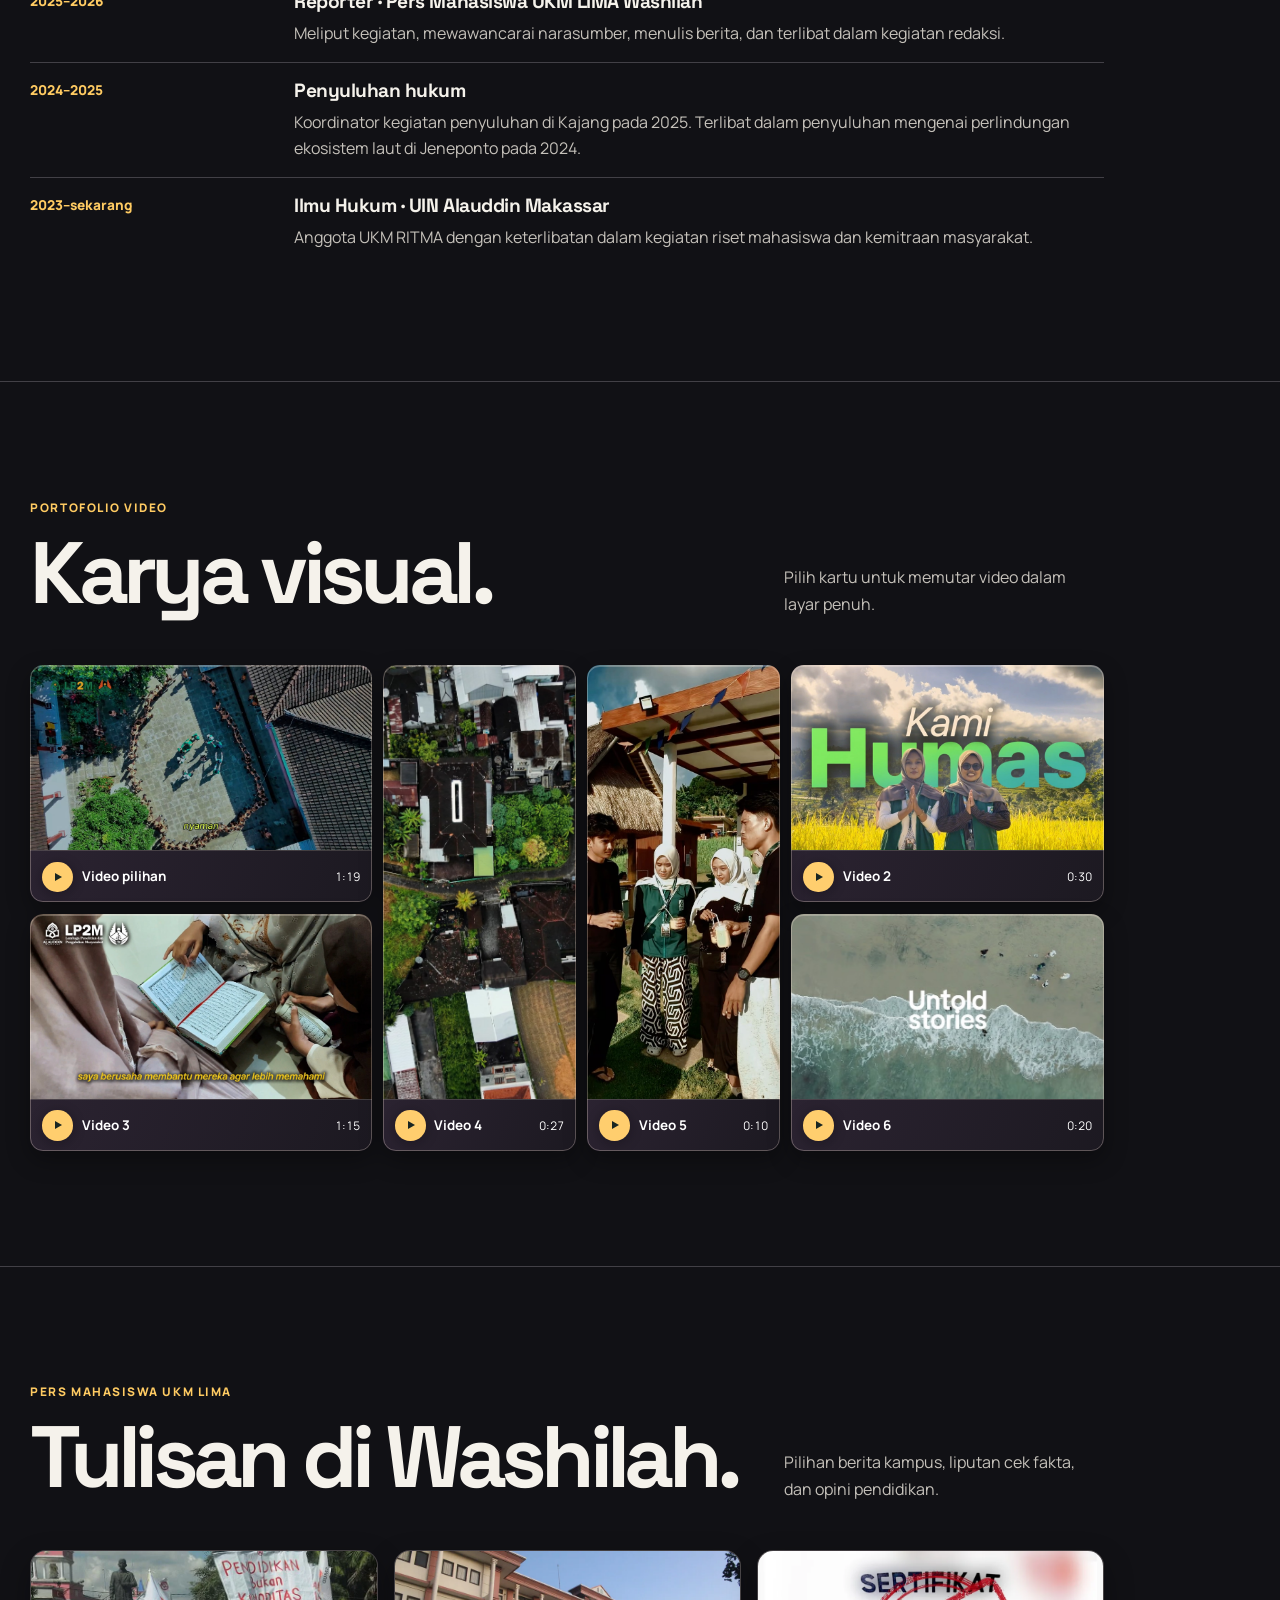
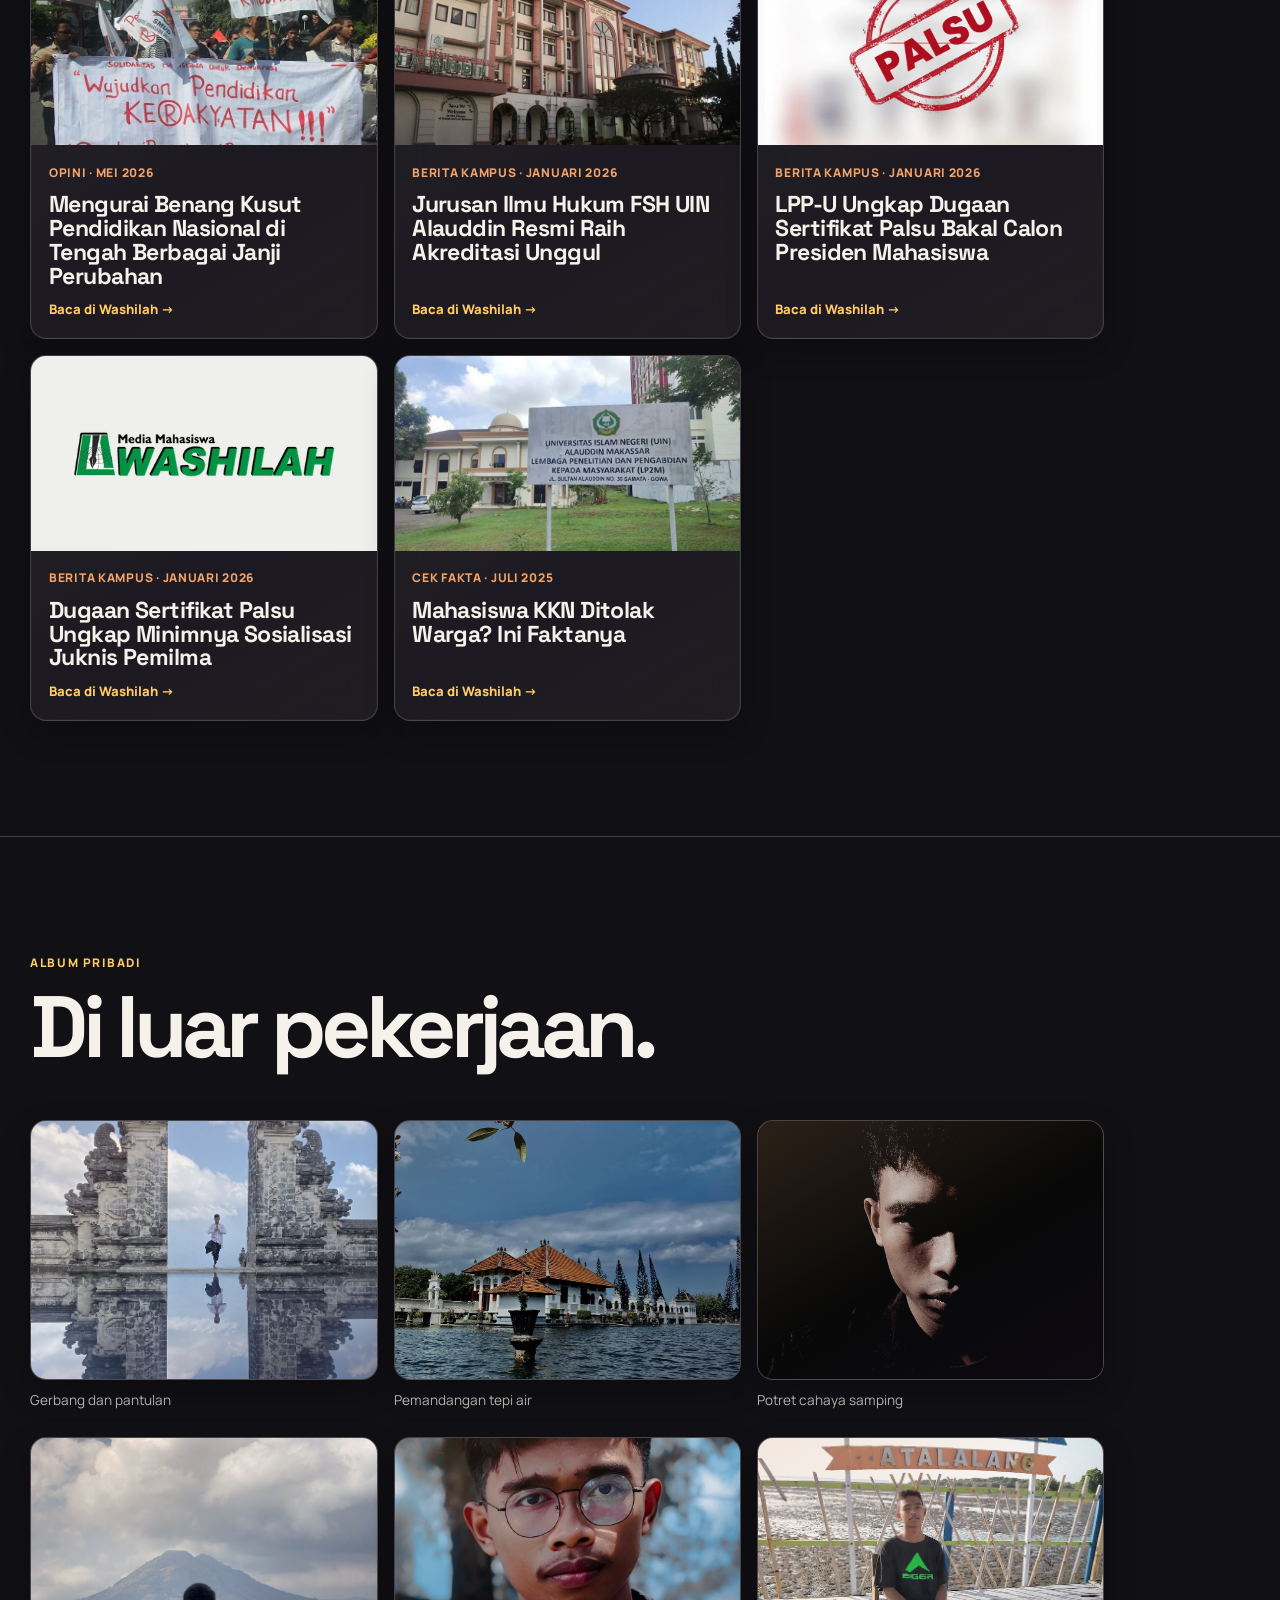
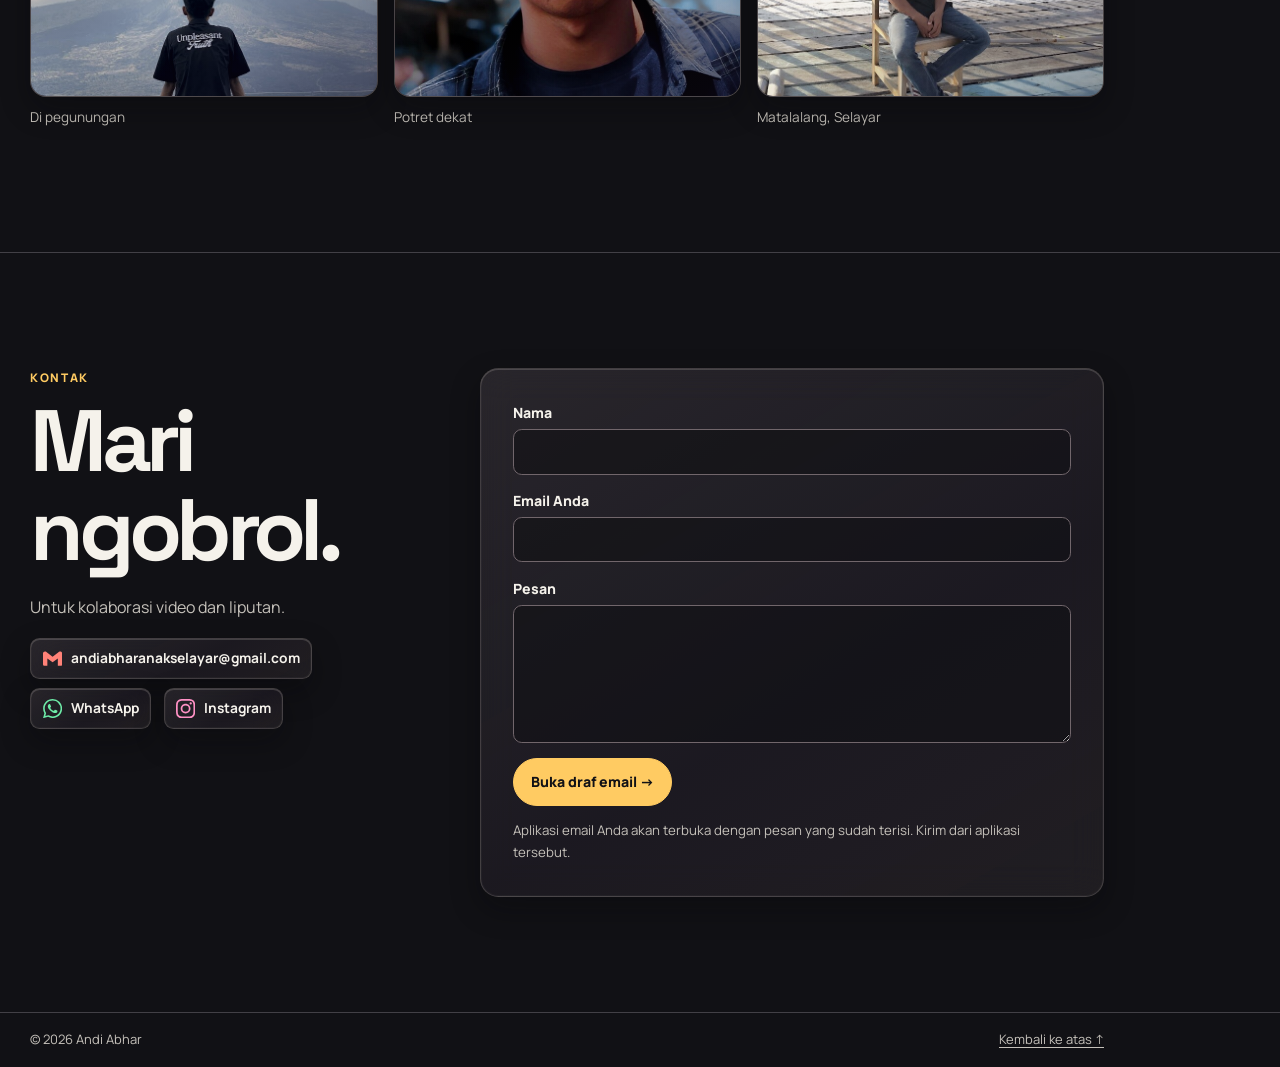
==== commit 8e324d91: "Perhalus redaksi Tentang Saya" ====
--- a/portfolio/index.html
+++ b/portfolio/index.html
@@ -471,7 +471,7 @@
 <figure class="hero-photo enter"><div><img src="abhar-arches.webp" alt="Andi Abhar berdiri di bawah lengkungan batu" fetchpriority="high" width="900" height="1600"></div><figcaption>Andi Abhar · Potret dari album pribadi</figcaption></figure>
 </section>
 <section class="section" id="tentang"><div class="wrap about">
-<div data-reveal><p class="eyebrow">Profil</p><h2>Tentang saya.</h2><p class="muted">Saya mahasiswa Ilmu Hukum di UIN Alauddin Makassar dengan pengalaman sebagai reporter pers mahasiswa, dalam advokasi, dan dalam produksi konten digital. Peliputan dan wawancara melatih saya mencari sudut cerita serta menyusun informasi dengan jelas.</p><p class="muted">Saya terbiasa menggunakan kamera, drone, dan gimbal. Saya menyunting di CapCut Desktop dan terus mengasah komposisi, sudut pengambilan, serta gerak kamera. Saya juga suka kopi.</p><div class="award"><strong>Juara I sebagai editor video</strong><br>Lomba Video Mars PTA Bali, tingkat Provinsi Bali.</div></div>
+<div data-reveal><p class="eyebrow">Profil</p><h2>Tentang saya.</h2><p class="muted">Saya mahasiswa Ilmu Hukum di UIN Alauddin Makassar dengan pengalaman sebagai reporter pers mahasiswa, dalam advokasi, dan dalam produksi konten digital. Peliputan dan wawancara melatih saya mencari sudut cerita serta menyusun informasi dengan jelas.</p><p class="muted">Saya terbiasa menggunakan kamera, drone, dan gimbal. Saya menyunting di CapCut Desktop dan terus mengasah komposisi, sudut pengambilan, serta gerak kamera. Di sela kesibukan, saya senang menikmati secangkir kopi.</p><div class="award"><strong>Juara I sebagai editor video</strong><br>Lomba Video Mars PTA Bali, tingkat Provinsi Bali.</div></div>
 <div class="skills" data-reveal><article class="skill"><h3>Videografi</h3><p>Pengambilan gambar dengan kamera, drone, dan gimbal.</p></article><article class="skill"><h3>Penyuntingan video</h3><p>Menyusun footage dan membangun ritme cerita di CapCut Desktop.</p></article><article class="skill"><h3>Jurnalistik &amp; riset</h3><p>Penggalian ide, peliputan, wawancara, verifikasi informasi, penulisan berita, dan riset hukum.</p></article></div>
 </div>
 <div class="wrap profile-details" id="pengalaman" data-reveal>
